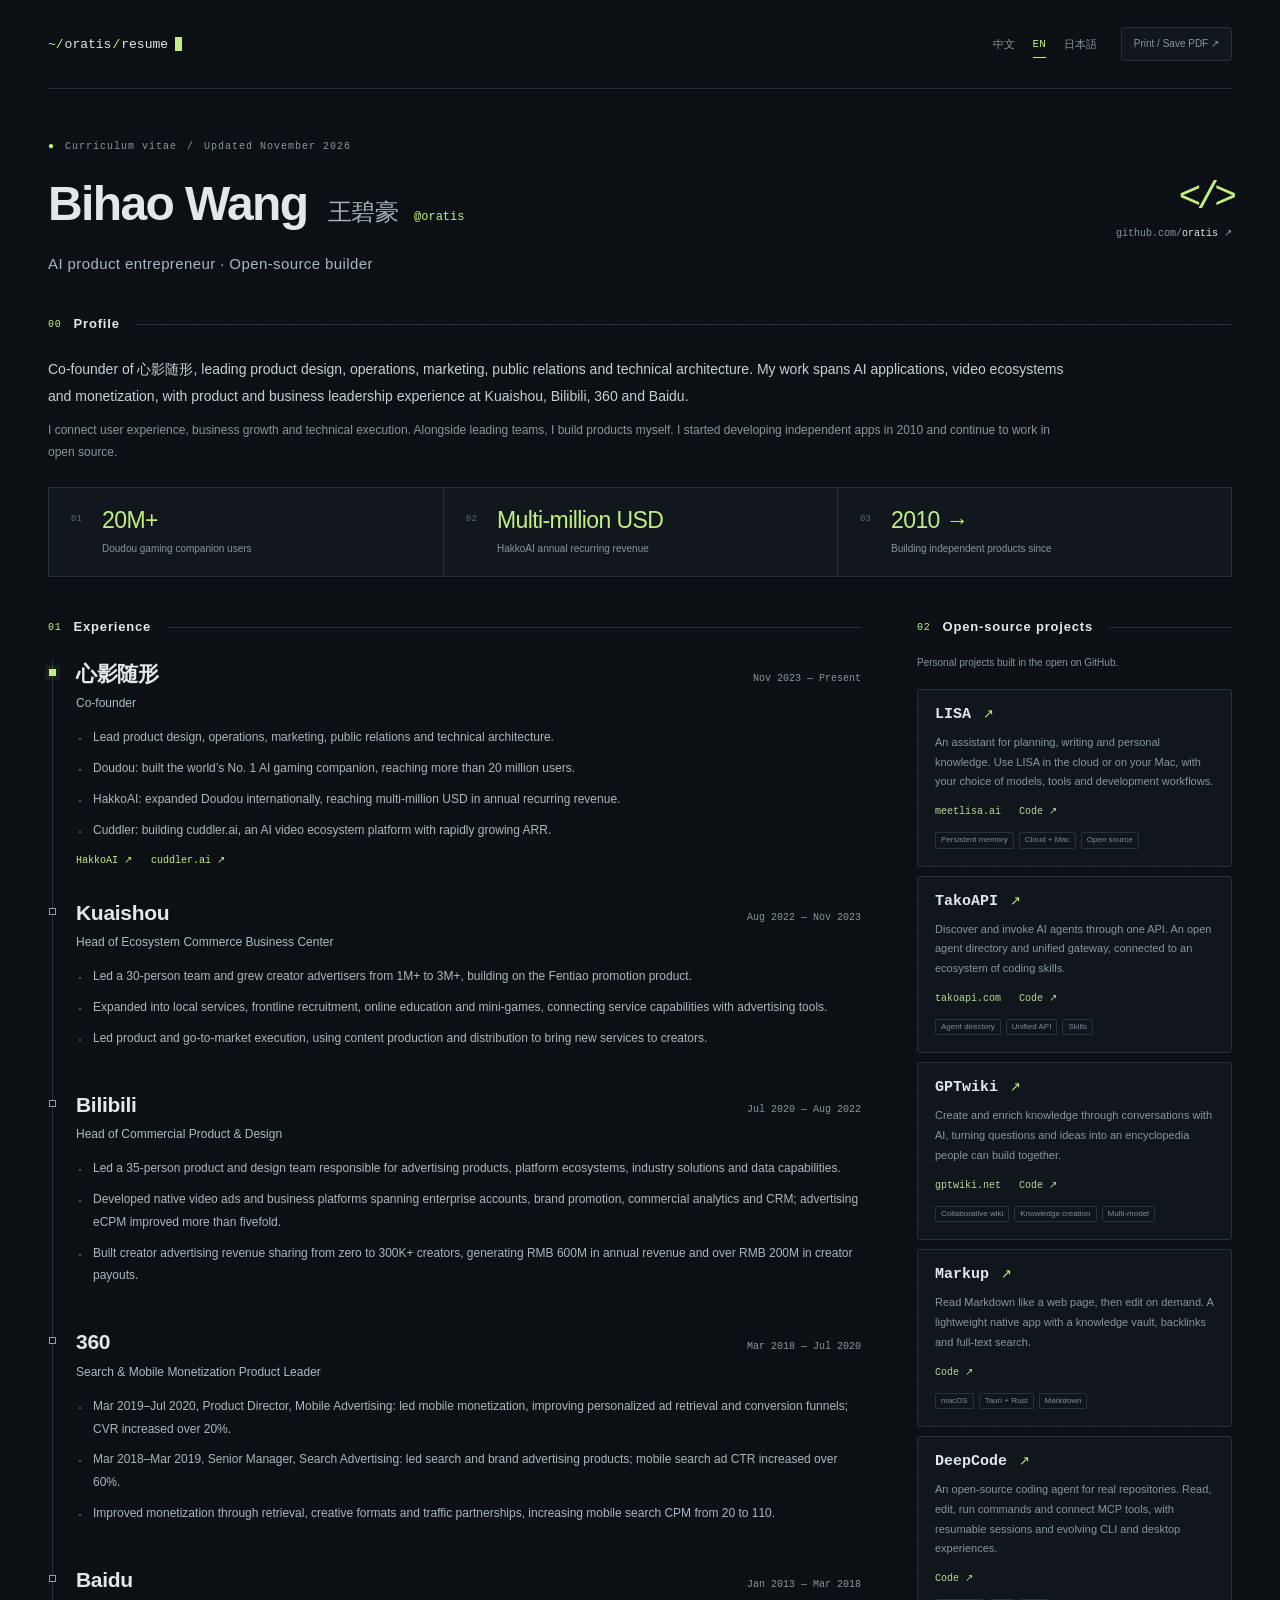
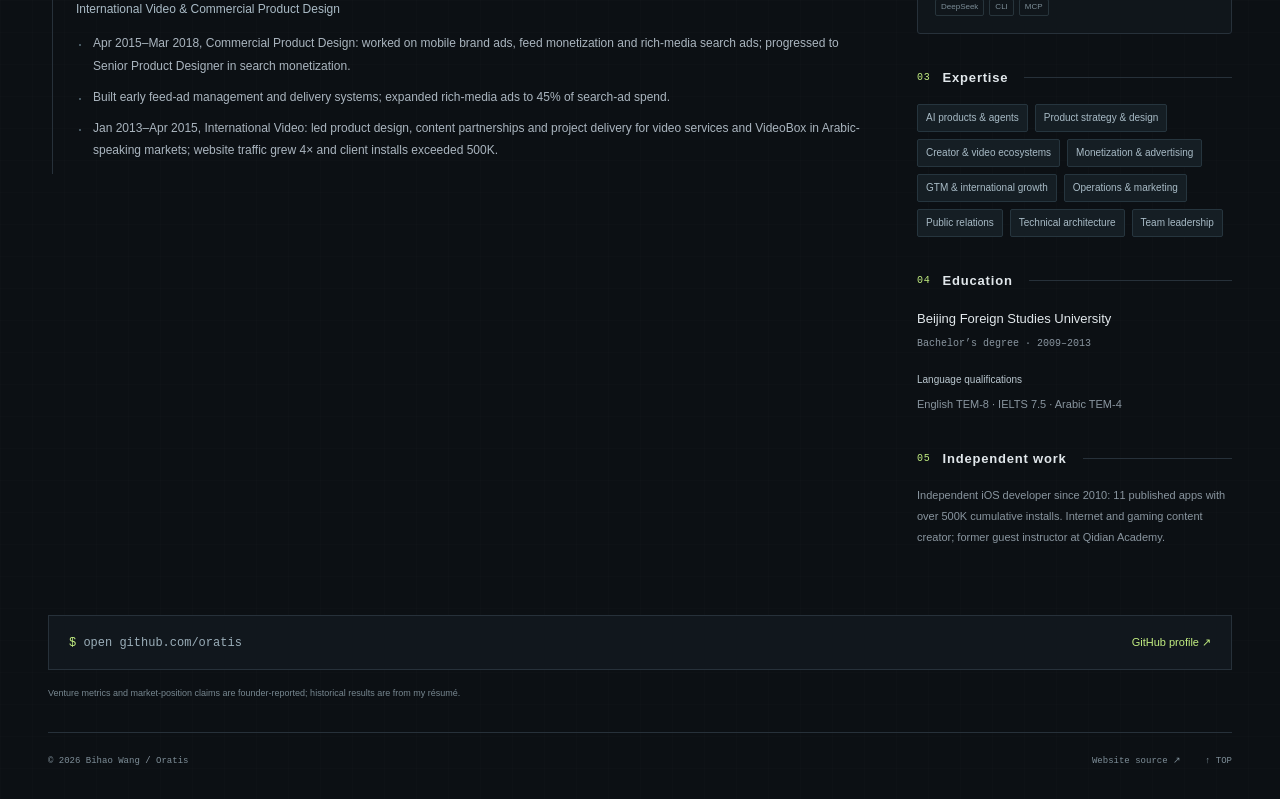
==== en/index.html @ 156e0b1d "Create trilingual developer resume and GitHub Pages site" ====
<!doctype html><html lang="en"><head><meta charset="utf-8"><meta name="viewport" content="width=device-width,initial-scale=1"><meta name="color-scheme" content="dark light"><title>Bihao Wang · Oratis | Résumé</title><meta name="description" content="Bihao Wang, co-founder of 心影随形, AI product entrepreneur and open-source builder. Explore LISA, TakoAPI, GPTwiki, Markup, DeepCode, Doudou, HakkoAI and Cuddler."><meta name="theme-color" content="#0c1014"><link rel="canonical" href="https://oratis.github.io/en/"><link rel="alternate" hreflang="zh-CN" href="https://oratis.github.io/"><link rel="alternate" hreflang="en" href="https://oratis.github.io/en/"><link rel="alternate" hreflang="ja" href="https://oratis.github.io/ja/"><link rel="alternate" hreflang="x-default" href="https://oratis.github.io/"><meta property="og:type" content="profile"><meta property="og:title" content="Bihao Wang · Oratis | Résumé"><meta property="og:description" content="Bihao Wang, co-founder of 心影随形, AI product entrepreneur and open-source builder. Explore LISA, TakoAPI, GPTwiki, Markup, DeepCode, Doudou, HakkoAI and Cuddler."><meta property="og:url" content="https://oratis.github.io/en/"><link rel="icon" href="/assets/favicon.svg"><link rel="stylesheet" href="/assets/style.css"><script type="application/ld+json">{"@context":"https://schema.org","@type":"ProfilePage","dateModified":"2026-11-16","mainEntity":{"@type":"Person","name":"Bihao Wang","alternateName":["王碧豪","Oratis"],"url":"https://oratis.github.io","sameAs":["https://github.com/oratis"],"jobTitle":"Co-founder","worksFor":{"@type":"Organization","name":"心影随形"},"alumniOf":{"@type":"CollegeOrUniversity","name":"Beijing Foreign Studies University"}}}</script><script src="/assets/main.js" defer></script></head><body id="top"><a class="skip" href="#main">Skip to content</a>
<div class="resume-shell"><header class="toolbar"><a class="path" href="/en/"><span>~/</span>oratis<span>/</span>resume<span class="cursor" aria-hidden="true"></span></a><div class="toolbar-right"><nav class="languages" aria-label="Language"><a href="/" lang="zh-CN" hreflang="zh-CN" >中文</a><a href="/en/" lang="en" hreflang="en" aria-current="page">EN</a><a href="/ja/" lang="ja" hreflang="ja" >日本語</a></nav><button class="print-button" type="button" id="print-resume">Print / Save PDF <span aria-hidden="true">↗</span></button></div></header>
<main id="main"><section class="identity"><div><p class="eyebrow"><span class="green">●</span> Curriculum vitae <span class="muted">/</span> Updated November 2026</p><h1>Bihao Wang<span class="name-secondary">王碧豪</span><span class="handle">@oratis</span></h1><p class="role">AI product entrepreneur · Open-source builder</p></div><a class="github-id" href="https://github.com/oratis"><span class="github-mark">&lt;/&gt;</span><span>github.com/<strong>oratis</strong> <span aria-hidden="true">↗</span></span></a></section>
<section class="profile" aria-labelledby="profile-heading"><h2 id="profile-heading" class="section-title"><span>00</span>Profile<span class="rule"></span></h2><p class="profile-intro">Co-founder of 心影随形, leading product design, operations, marketing, public relations and technical architecture. My work spans AI applications, video ecosystems and monetization, with product and business leadership experience at Kuaishou, Bilibili, 360 and Baidu.</p><p class="profile-detail">I connect user experience, business growth and technical execution. Alongside leading teams, I build products myself. I started developing independent apps in 2010 and continue to work in open source.</p><div class="impact"><div><span class="metric-index">01</span><strong>20M+</strong><span>Doudou gaming companion users</span></div><div><span class="metric-index">02</span><strong>Multi-million USD</strong><span>HakkoAI annual recurring revenue</span></div><div><span class="metric-index">03</span><strong>2010 →</strong><span>Building independent products since</span></div></div></section>
<div class="resume-columns"><section class="experience" id="experience"><h2 class="section-title"><span>01</span>Experience<span class="rule"></span></h2><div class="timeline"><article class="job"><div class="job-marker active"></div><div class="job-heading"><h3>心影随形</h3><span class="job-date">Nov 2023 — Present</span></div><p class="job-role">Co-founder</p><ul><li>Lead product design, operations, marketing, public relations and technical architecture.</li><li>Doudou: built the world’s No. 1 AI gaming companion, reaching more than 20 million users.</li><li>HakkoAI: expanded Doudou internationally, reaching multi-million USD in annual recurring revenue.</li><li>Cuddler: building cuddler.ai, an AI video ecosystem platform with rapidly growing ARR.</li></ul><div class="job-links"><a href="https://hakko.ai/">HakkoAI ↗</a><a href="https://cuddler.ai/">cuddler.ai ↗</a></div></article><article class="job"><div class="job-marker "></div><div class="job-heading"><h3>Kuaishou</h3><span class="job-date">Aug 2022 — Nov 2023</span></div><p class="job-role">Head of Ecosystem Commerce Business Center</p><ul><li>Led a 30-person team and grew creator advertisers from 1M+ to 3M+, building on the Fentiao promotion product.</li><li>Expanded into local services, frontline recruitment, online education and mini-games, connecting service capabilities with advertising tools.</li><li>Led product and go-to-market execution, using content production and distribution to bring new services to creators.</li></ul></article><article class="job"><div class="job-marker "></div><div class="job-heading"><h3>Bilibili</h3><span class="job-date">Jul 2020 — Aug 2022</span></div><p class="job-role">Head of Commercial Product &amp; Design</p><ul><li>Led a 35-person product and design team responsible for advertising products, platform ecosystems, industry solutions and data capabilities.</li><li>Developed native video ads and business platforms spanning enterprise accounts, brand promotion, commercial analytics and CRM; advertising eCPM improved more than fivefold.</li><li>Built creator advertising revenue sharing from zero to 300K+ creators, generating RMB 600M in annual revenue and over RMB 200M in creator payouts.</li></ul></article><article class="job"><div class="job-marker "></div><div class="job-heading"><h3>360</h3><span class="job-date">Mar 2018 — Jul 2020</span></div><p class="job-role">Search &amp; Mobile Monetization Product Leader</p><ul><li>Mar 2019–Jul 2020, Product Director, Mobile Advertising: led mobile monetization, improving personalized ad retrieval and conversion funnels; CVR increased over 20%.</li><li>Mar 2018–Mar 2019, Senior Manager, Search Advertising: led search and brand advertising products; mobile search ad CTR increased over 60%.</li><li>Improved monetization through retrieval, creative formats and traffic partnerships, increasing mobile search CPM from 20 to 110.</li></ul></article><article class="job"><div class="job-marker "></div><div class="job-heading"><h3>Baidu</h3><span class="job-date">Jan 2013 — Mar 2018</span></div><p class="job-role">International Video &amp; Commercial Product Design</p><ul><li>Apr 2015–Mar 2018, Commercial Product Design: worked on mobile brand ads, feed monetization and rich-media search ads; progressed to Senior Product Designer in search monetization.</li><li>Built early feed-ad management and delivery systems; expanded rich-media ads to 45% of search-ad spend.</li><li>Jan 2013–Apr 2015, International Video: led product design, content partnerships and project delivery for video services and VideoBox in Arabic-speaking markets; website traffic grew 4× and client installs exceeded 500K.</li></ul></article></div></section>
<aside class="sidebar"><section id="projects"><h2 class="section-title"><span>02</span>Open-source projects<span class="rule"></span></h2><p class="sidebar-intro">Personal projects built in the open on GitHub.</p><div class="project-list"><article class="project" id="lisa"><div class="project-heading"><h3><a href="https://meetlisa.ai/">LISA <span aria-hidden="true">↗</span></a></h3><a class="repo-stat" data-repo="LISA" href="https://github.com/oratis/LISA/stargazers" aria-label="LISA GitHub stars" hidden></a></div><p>An assistant for planning, writing and personal knowledge. Use LISA in the cloud or on your Mac, with your choice of models, tools and development workflows.</p><div class="project-links"><a href="https://meetlisa.ai/">meetlisa.ai</a><a href="https://github.com/oratis/LISA">Code ↗</a></div><div class="tags"><span>Persistent memory</span><span>Cloud + Mac</span><span>Open source</span></div></article><article class="project" id="takoapi"><div class="project-heading"><h3><a href="https://takoapi.com/">TakoAPI <span aria-hidden="true">↗</span></a></h3><a class="repo-stat" data-repo="TakoAPI" href="https://github.com/oratis/TakoAPI/stargazers" aria-label="TakoAPI GitHub stars" hidden></a></div><p>Discover and invoke AI agents through one API. An open agent directory and unified gateway, connected to an ecosystem of coding skills.</p><div class="project-links"><a href="https://takoapi.com/">takoapi.com</a><a href="https://github.com/oratis/TakoAPI">Code ↗</a></div><div class="tags"><span>Agent directory</span><span>Unified API</span><span>Skills</span></div></article><article class="project" id="gptwiki"><div class="project-heading"><h3><a href="https://gptwiki.net/">GPTwiki <span aria-hidden="true">↗</span></a></h3><a class="repo-stat" data-repo="GPTwiki" href="https://github.com/oratis/GPTwiki/stargazers" aria-label="GPTwiki GitHub stars" hidden></a></div><p>Create and enrich knowledge through conversations with AI, turning questions and ideas into an encyclopedia people can build together.</p><div class="project-links"><a href="https://gptwiki.net/">gptwiki.net</a><a href="https://github.com/oratis/GPTwiki">Code ↗</a></div><div class="tags"><span>Collaborative wiki</span><span>Knowledge creation</span><span>Multi-model</span></div></article><article class="project" id="markup"><div class="project-heading"><h3><a href="https://github.com/oratis/Markup">Markup <span aria-hidden="true">↗</span></a></h3><a class="repo-stat" data-repo="Markup" href="https://github.com/oratis/Markup/stargazers" aria-label="Markup GitHub stars" hidden></a></div><p>Read Markdown like a web page, then edit on demand. A lightweight native app with a knowledge vault, backlinks and full-text search.</p><div class="project-links"><a href="https://github.com/oratis/Markup">Code ↗</a></div><div class="tags"><span>macOS</span><span>Tauri + Rust</span><span>Markdown</span></div></article><article class="project" id="deepcode"><div class="project-heading"><h3><a href="https://github.com/oratis/deepcode">DeepCode <span aria-hidden="true">↗</span></a></h3><a class="repo-stat" data-repo="deepcode" href="https://github.com/oratis/deepcode/stargazers" aria-label="DeepCode GitHub stars" hidden></a></div><p>An open-source coding agent for real repositories. Read, edit, run commands and connect MCP tools, with resumable sessions and evolving CLI and desktop experiences.</p><div class="project-links"><a href="https://github.com/oratis/deepcode">Code ↗</a></div><div class="tags"><span>DeepSeek</span><span>CLI</span><span>MCP</span></div></article></div></section>
<section id="skills"><h2 class="section-title"><span>03</span>Expertise<span class="rule"></span></h2><div class="skill-list"><span>AI products &amp; agents</span><span>Product strategy &amp; design</span><span>Creator &amp; video ecosystems</span><span>Monetization &amp; advertising</span><span>GTM &amp; international growth</span><span>Operations &amp; marketing</span><span>Public relations</span><span>Technical architecture</span><span>Team leadership</span></div></section><section id="education"><h2 class="section-title"><span>04</span>Education<span class="rule"></span></h2><h3 class="school">Beijing Foreign Studies University</h3><p class="degree">Bachelor’s degree · 2009–2013</p><h4>Language qualifications</h4><p class="language-quals">English TEM-8 · IELTS 7.5 · Arabic TEM-4</p></section><section><h2 class="section-title"><span>05</span>Independent work<span class="rule"></span></h2><p class="independent">Independent iOS developer since 2010: 11 published apps with over 500K cumulative installs. Internet and gaming content creator; former guest instructor at Qidian Academy.</p></section></aside></div>
<div class="closing"><span class="closing-command"><span class="green">$</span> open github.com/oratis</span><a href="https://github.com/oratis">GitHub profile ↗</a></div><p class="data-note">Venture metrics and market-position claims are founder-reported; historical results are from my résumé.</p></main><footer><span>© 2026 Bihao Wang <span class="muted">/</span> Oratis</span><a href="https://github.com/oratis/oratis.github.io">Website source ↗</a><a href="#top">↑ TOP</a></footer></div></body></html>
---- assets/style.css ----
:root{--bg:#0c1014;--surface:#11171d;--text:#e1e7eb;--muted:#89959f;--line:#27313a;--accent:#c2ee81;--sans:Inter,-apple-system,BlinkMacSystemFont,'PingFang SC','Hiragino Sans','Microsoft YaHei',sans-serif;--mono:'SFMono-Regular',Consolas,'Liberation Mono',monospace}*{box-sizing:border-box}html{scroll-behavior:smooth;scroll-padding-top:24px}body{margin:0;color:var(--text);background:var(--bg);font-family:var(--sans);font-size:14px;line-height:1.8;-webkit-font-smoothing:antialiased;background-image:linear-gradient(#ffffff02 1px,transparent 1px),linear-gradient(90deg,#ffffff02 1px,transparent 1px);background-size:32px 32px}a{color:inherit;text-decoration:none}a:hover{color:var(--accent)}a:focus-visible,button:focus-visible{outline:2px solid var(--accent);outline-offset:5px}button{font:inherit}::selection{color:#0b110a;background:var(--accent)}p,h1,h2,h3,h4{margin-top:0}.resume-shell{max-width:1192px;width:calc(100% - 96px);margin:0 auto}.green{color:var(--accent)}.muted{color:var(--muted)}.skip{position:fixed;top:-100px;left:20px;z-index:20;background:var(--accent);color:#111;padding:10px}.skip:focus{top:10px}.toolbar{display:flex;align-items:center;justify-content:space-between;padding:27px 0;border-bottom:1px solid var(--line);gap:20px}.path{font:13px var(--mono);display:flex;gap:1px;align-items:center}.path>span:not(.cursor){color:var(--accent)}.cursor{width:7px;height:14px;display:inline-block;margin-left:6px;background:var(--accent)}.toolbar-right{display:flex;align-items:center;gap:24px}.languages{display:flex;gap:18px;align-items:center;font:11px var(--mono)}.languages a{color:var(--muted);padding:7px 0}.languages a[aria-current]{color:var(--accent);box-shadow:0 1px var(--accent)}.print-button{border:1px solid var(--line);border-radius:3px;background:var(--surface);color:var(--muted);padding:7px 12px;cursor:pointer;font-size:10px}.print-button:hover{border-color:var(--accent);color:var(--accent)}.identity{display:flex;align-items:center;justify-content:space-between;gap:24px;padding:49px 0 35px}.eyebrow{font:10px/1.8 var(--mono);letter-spacing:1px;color:var(--muted);display:flex;gap:10px;align-items:center;margin:0 0 17px}h1{font-weight:650;font-size:48px;letter-spacing:-1.6px;line-height:1.3;margin:0 0 15px}.name-secondary{font-size:24px;color:#a5afb8;font-weight:400;margin-left:20px;letter-spacing:-.5px}.handle{font:12px var(--mono);color:var(--accent);margin-left:16px;letter-spacing:0;white-space:nowrap}.role{font-size:15px;color:#aab6bf;margin:0;letter-spacing:.4px}.github-id{display:flex;flex-direction:column;align-items:flex-end;gap:8px;color:var(--muted);font:10px var(--mono)}.github-mark{font:500 38px var(--mono);color:var(--accent);letter-spacing:-5px}.github-id strong{color:var(--text);font-weight:500}.section-title{display:flex;align-items:center;gap:12px;font-size:13px;font-weight:600;letter-spacing:.8px;margin:0 0 20px;white-space:nowrap}.section-title>span:first-child{font:10px var(--mono);color:var(--accent)}.rule{flex:1;height:1px;background:var(--line);margin-left:4px}.profile{padding-bottom:38px}.profile-intro{font-size:14px;line-height:1.95;color:#c5cfd6;margin-bottom:10px;max-width:1040px}.profile-detail{font-size:12px;color:var(--muted);margin-bottom:23px;max-width:1020px}.impact{display:grid;grid-template-columns:1fr 1fr 1fr;border:1px solid var(--line);background:var(--surface)}.impact>div{display:grid;grid-template-columns:21px 1fr;gap:5px 10px;padding:18px 22px}.impact>div+div{border-left:1px solid var(--line)}.metric-index{font:9px var(--mono);color:#596771;padding-top:8px}.impact strong{font-size:25px;font-weight:500;line-height:1.3;letter-spacing:-.6px;color:var(--accent)}.impact>div>span:last-child{grid-column:2;font-size:10px;color:var(--muted)}.resume-columns{display:grid;grid-template-columns:minmax(0,1fr) 315px;gap:56px;align-items:start}.timeline{border-left:1px solid var(--line);margin-left:4px}.job{position:relative;padding:0 0 32px 23px}.job:last-child{padding-bottom:4px}.job-marker{position:absolute;top:10px;left:-4px;width:7px;height:7px;border:1px solid #8b9caa;background:var(--bg)}.job-marker.active{background:var(--accent);border-color:var(--accent);box-shadow:0 0 0 4px #c2ee8112}.job-heading{display:flex;align-items:baseline;justify-content:space-between;gap:18px}.job h3{font-size:21px;font-weight:600;line-height:1.4;letter-spacing:-.3px;margin:0}.job-date{font:10px/1.6 var(--mono);color:var(--muted);white-space:nowrap}.job-role{font-size:12px;color:#aabbc6;margin:6px 0 13px;line-height:1.6}.job ul{padding:0 0 0 14px;margin:0}.job li{font-size:12px;color:#aab5bf;line-height:1.9;padding-left:3px;margin-bottom:8px}.job li::marker{color:#5b717d;font-size:8px}.job-links{display:flex;gap:19px;margin-top:12px;font:10px var(--mono);color:var(--accent)}.sidebar section{margin-bottom:32px}.sidebar .section-title{margin-bottom:15px}.sidebar-intro{font-size:10px;color:var(--muted);margin-bottom:17px}.project{padding:16px 17px 17px;border:1px solid var(--line);background:#10161b;margin-bottom:9px;border-radius:3px;transition:border-color .2s}.project:hover{border-color:#657a4d}.project-heading{display:flex;justify-content:space-between;gap:10px;align-items:center}.project h3{font:600 15px var(--mono);margin:0}.project h3 a>span{font-weight:400;font-size:13px;color:var(--accent);margin-left:3px}.repo-stat{font:10px var(--mono);color:var(--muted)}.repo-stat[hidden]{display:none}.project p{font-size:11px;color:var(--muted);line-height:1.8;margin:10px 0 12px}.project-links{display:flex;gap:18px;font:10px/1.6 var(--mono);color:#bbd49a}.tags{display:flex;flex-wrap:wrap;gap:5px;margin-top:12px}.tags span{font-size:8px;line-height:1.8;color:#7c8d97;border:1px solid #27343b;border-radius:2px;padding:0 5px}.skill-list{display:flex;flex-wrap:wrap;gap:7px}.skill-list span{font-size:10px;line-height:1.6;padding:5px 8px;background:#151e24;color:#a8bbc6;border:1px solid #26353e;border-radius:2px}.school{font-size:13px;font-weight:500;margin:0 0 4px}.degree{font:10px/1.7 var(--mono);color:var(--muted);margin:0 0 19px}.sidebar h4{font-size:10px;font-weight:500;margin-bottom:5px;color:#bbc8d0}.language-quals,.independent{font-size:11px;line-height:1.9;color:var(--muted);margin:0}.closing{display:flex;align-items:center;justify-content:space-between;border:1px solid var(--line);padding:17px 20px;background:var(--surface);margin-top:35px}.closing-command{font:12px var(--mono);color:#9baeb9}.closing>a{font-size:11px;color:var(--accent)}.data-note{font-size:9px;color:#778790;margin:15px 0 30px}footer{border-top:1px solid var(--line);display:flex;align-items:center;gap:24px;padding:20px 0 30px;font:9px/1.8 var(--mono);color:#7e8e98}footer>a:first-of-type{margin-left:auto}html[lang=en] .impact strong{font-size:23px}html[lang=ja] .job li{line-height:1.85}
@media(min-width:1400px){.resume-shell{width:1192px}.resume-columns{gap:66px}}
@media(max-width:1100px){.resume-shell{width:calc(100% - 60px)}.resume-columns{grid-template-columns:minmax(0,1fr) 280px;gap:36px}.job-heading{display:block}.job-date{display:block;margin-top:6px}.identity h1{font-size:42px}.name-secondary{font-size:21px;margin-left:14px}.github-id{display:none}.impact>div{padding:16px}.impact strong,html[lang=en] .impact strong{font-size:22px}}
@media(max-width:780px){.resume-shell{width:calc(100% - 40px)}.toolbar{padding:20px 0;align-items:center}.toolbar-right{gap:18px}.print-button{display:none}.identity{padding:35px 0 28px}.identity h1{font-size:40px;line-height:1.35}.name-secondary{font-size:20px;margin-left:12px}.handle{display:block;margin:8px 0 0}.eyebrow{font-size:9px}.role{font-size:12px;line-height:1.8}.profile-intro{font-size:13px}.profile-detail{font-size:11px}.profile{padding-bottom:30px}.impact{grid-template-columns:1fr 1fr}.impact>div{padding:15px 13px;grid-template-columns:15px 1fr;gap:4px 5px}.impact strong,html[lang=en] .impact strong{font-size:21px}.impact>div:last-child{grid-column:1/-1;border-left:0;border-top:1px solid var(--line);display:flex;gap:13px;align-items:center;padding-top:13px;padding-bottom:13px}.impact>div:last-child .metric-index{padding-top:0}.impact>div:last-child>span:last-child{margin-left:6px}.impact>div>span:last-child{font-size:9px}.resume-columns{grid-template-columns:1fr;gap:35px}.job-heading{display:flex}.job-date{margin:0}.job li{font-size:12px}.job{padding-bottom:28px}.job h3{font-size:20px}.sidebar{display:grid;grid-template-columns:1fr 1fr;gap:25px}.sidebar>section{margin:0}.sidebar>section:first-child{grid-column:1/-1}.project-list{display:grid;grid-template-columns:1fr 1fr;gap:10px}.project{margin:0}.sidebar>section:last-child{grid-column:1/-1}.project p{font-size:11px}.closing{margin-top:35px}.closing-command{font-size:10px}.closing>a{font-size:10px}}
@media(max-width:480px){.resume-shell{width:calc(100% - 32px)}.toolbar{gap:12px}.path{font-size:11px}.languages{gap:14px;font-size:10px}.identity h1{font-size:36px}.name-secondary{font-size:18px;margin-left:12px}.profile-intro{line-height:1.9}.impact strong,html[lang=en] .impact strong{font-size:20px}.job-heading{display:block}.job-date{margin-top:7px}.job li{font-size:12px}.job{padding-left:19px}.project-list{grid-template-columns:1fr}.project{padding:18px}.project p{font-size:12px}.project-links{font-size:11px}.sidebar{grid-template-columns:1fr}.sidebar>section{grid-column:1/-1}.skill-list span{font-size:11px}.school{font-size:14px}.language-quals,.independent{font-size:12px}.closing{display:block;padding:17px}.closing>a{display:block;margin-top:12px}.data-note{font-size:9px}footer{font-size:8px;gap:12px}.role{font-size:11px}html[lang=en] .identity h1{font-size:34px}html[lang=en] .name-secondary{font-size:18px}}
@media(prefers-reduced-motion:reduce){html{scroll-behavior:auto}*{transition:none!important}}
@media print{@page{size:A4;margin:13mm}body{background:white!important;color:#151b20;font-size:10pt;--text:#151b20;--muted:#4a535a;--line:#cbd0d3;--accent:#35522a;--surface:#f6f7f5;--bg:#fff;print-color-adjust:exact;-webkit-print-color-adjust:exact}.resume-shell{width:100%;max-width:none}.toolbar{padding:0 0 12px}.toolbar-right,.skip,.cursor,.closing,footer>a:last-child{display:none}.path{font-size:10px}.identity{padding:22px 0}.identity h1{font-size:30px}.name-secondary{font-size:18px}.handle{display:inline;font-size:10px}.role{font-size:11px}.profile-intro{font-size:10px;line-height:1.65;color:#333}.profile-detail{font-size:9px;margin-bottom:14px}.profile{padding-bottom:23px}.impact{grid-template-columns:repeat(3,1fr)}.impact>div{padding:10px;display:grid!important;grid-column:auto!important;border-top:0!important;border-left:0}.impact>div+div{border-left:1px solid var(--line)}.impact strong,html[lang=en] .impact strong{font-size:17px}.impact .metric-index{padding-top:3px}.impact>div>span:last-child{font-size:8px}.resume-columns{grid-template-columns:minmax(0,1fr) 215px;gap:26px}.section-title{font-size:11px;margin-bottom:16px;break-after:avoid}.job{break-inside:avoid;padding:0 0 20px 16px}.job-heading{display:block}.job-date{font-size:8px;margin:4px 0 0}.job h3{font-size:16px}.job-role{font-size:9px;margin:5px 0 9px;color:#333}.job li{font-size:9px;line-height:1.65;margin-bottom:5px;color:#444}.job-links{font-size:8px}.sidebar{display:block}.sidebar section{margin-bottom:22px}.project-list{display:block}.project{padding:10px;margin-bottom:7px;background:#f8f9f7;break-inside:avoid;border-radius:0}.project h3{font-size:11px}.project p{font-size:8px;line-height:1.6;margin:7px 0;color:#444}.project-links{font-size:8px;gap:8px}.tags{gap:3px;margin-top:7px}.tags span{font-size:6px;color:#555;border-color:#ccc}.sidebar-intro{font-size:8px;margin-bottom:10px}.skill-list{gap:5px}.skill-list span{font-size:8px;color:#333;background:#f5f6f3;border-color:#ddd;padding:3px 6px}.school{font-size:10px}.degree,.language-quals,.independent{font-size:8px}.data-note{font-size:7px;margin:18px 0 12px}footer{font-size:7px;padding:12px 0}.repo-stat{display:none!important}.github-id{display:none}}
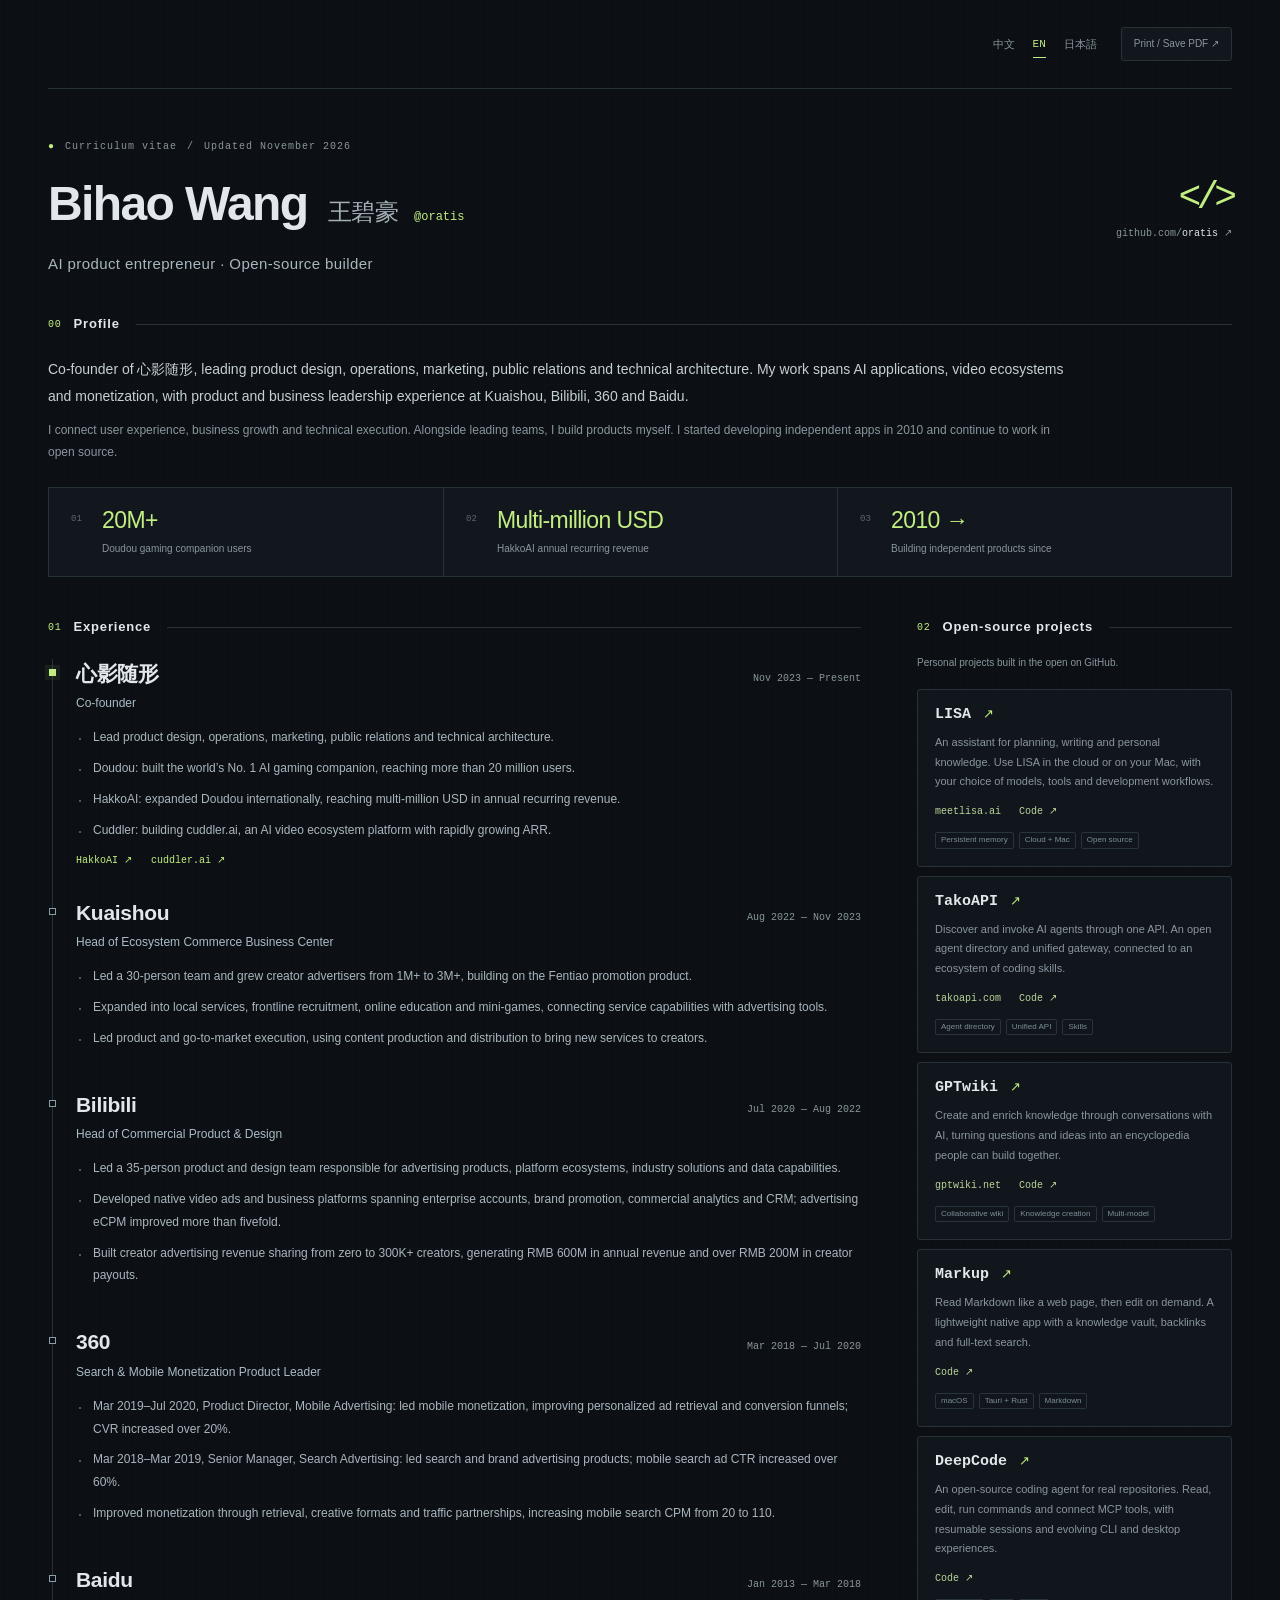
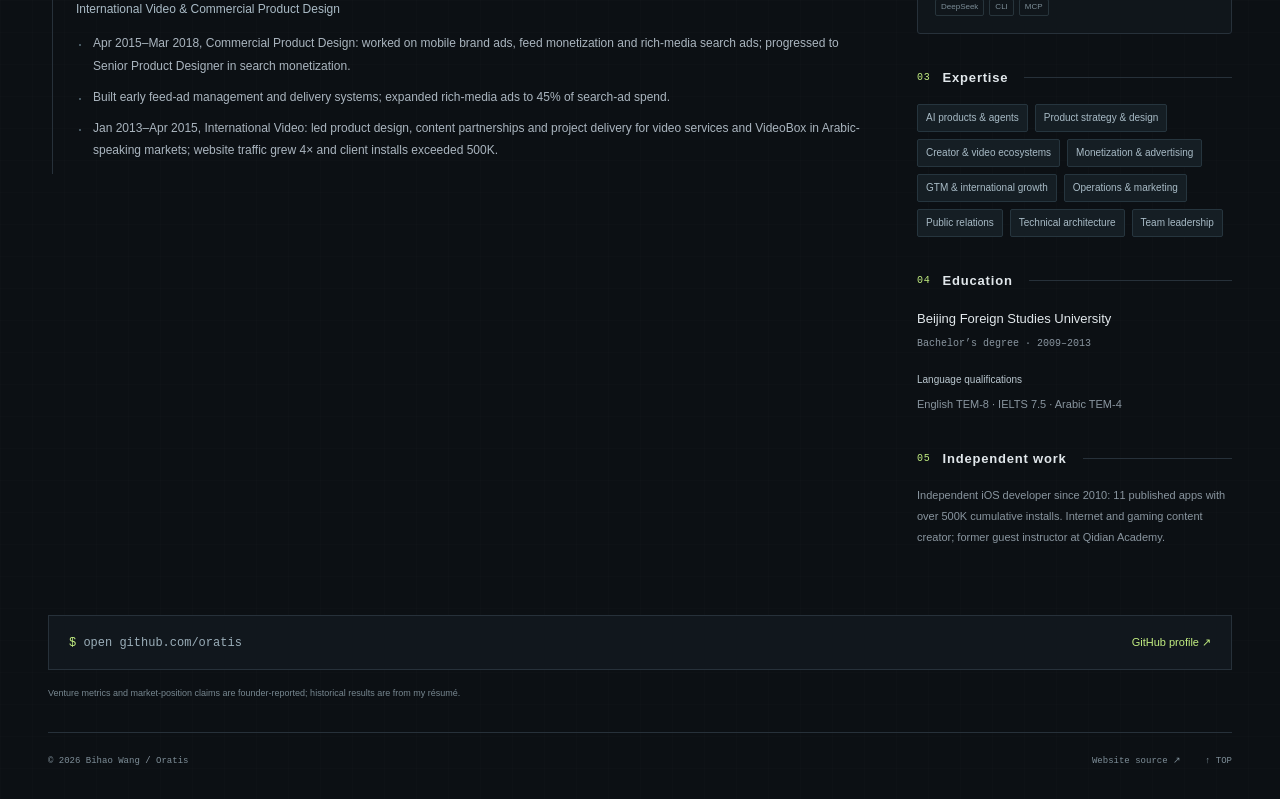
==== commit eeab7f87: "Remove terminal path from resume header" ====
--- a/en/index.html
+++ b/en/index.html
@@ -1,5 +1,5 @@
 <!doctype html><html lang="en"><head><meta charset="utf-8"><meta name="viewport" content="width=device-width,initial-scale=1"><meta name="color-scheme" content="dark light"><title>Bihao Wang · Oratis | Résumé</title><meta name="description" content="Bihao Wang, co-founder of 心影随形, AI product entrepreneur and open-source builder. Explore LISA, TakoAPI, GPTwiki, Markup, DeepCode, Doudou, HakkoAI and Cuddler."><meta name="theme-color" content="#0c1014"><link rel="canonical" href="https://oratis.github.io/en/"><link rel="alternate" hreflang="zh-CN" href="https://oratis.github.io/"><link rel="alternate" hreflang="en" href="https://oratis.github.io/en/"><link rel="alternate" hreflang="ja" href="https://oratis.github.io/ja/"><link rel="alternate" hreflang="x-default" href="https://oratis.github.io/"><meta property="og:type" content="profile"><meta property="og:title" content="Bihao Wang · Oratis | Résumé"><meta property="og:description" content="Bihao Wang, co-founder of 心影随形, AI product entrepreneur and open-source builder. Explore LISA, TakoAPI, GPTwiki, Markup, DeepCode, Doudou, HakkoAI and Cuddler."><meta property="og:url" content="https://oratis.github.io/en/"><link rel="icon" href="/assets/favicon.svg"><link rel="stylesheet" href="/assets/style.css"><script type="application/ld+json">{"@context":"https://schema.org","@type":"ProfilePage","dateModified":"2026-11-16","mainEntity":{"@type":"Person","name":"Bihao Wang","alternateName":["王碧豪","Oratis"],"url":"https://oratis.github.io","sameAs":["https://github.com/oratis"],"jobTitle":"Co-founder","worksFor":{"@type":"Organization","name":"心影随形"},"alumniOf":{"@type":"CollegeOrUniversity","name":"Beijing Foreign Studies University"}}}</script><script src="/assets/main.js" defer></script></head><body id="top"><a class="skip" href="#main">Skip to content</a>
-<div class="resume-shell"><header class="toolbar"><a class="path" href="/en/"><span>~/</span>oratis<span>/</span>resume<span class="cursor" aria-hidden="true"></span></a><div class="toolbar-right"><nav class="languages" aria-label="Language"><a href="/" lang="zh-CN" hreflang="zh-CN" >中文</a><a href="/en/" lang="en" hreflang="en" aria-current="page">EN</a><a href="/ja/" lang="ja" hreflang="ja" >日本語</a></nav><button class="print-button" type="button" id="print-resume">Print / Save PDF <span aria-hidden="true">↗</span></button></div></header>
+<div class="resume-shell"><header class="toolbar"><div class="toolbar-right"><nav class="languages" aria-label="Language"><a href="/" lang="zh-CN" hreflang="zh-CN" >中文</a><a href="/en/" lang="en" hreflang="en" aria-current="page">EN</a><a href="/ja/" lang="ja" hreflang="ja" >日本語</a></nav><button class="print-button" type="button" id="print-resume">Print / Save PDF <span aria-hidden="true">↗</span></button></div></header>
 <main id="main"><section class="identity"><div><p class="eyebrow"><span class="green">●</span> Curriculum vitae <span class="muted">/</span> Updated November 2026</p><h1>Bihao Wang<span class="name-secondary">王碧豪</span><span class="handle">@oratis</span></h1><p class="role">AI product entrepreneur · Open-source builder</p></div><a class="github-id" href="https://github.com/oratis"><span class="github-mark">&lt;/&gt;</span><span>github.com/<strong>oratis</strong> <span aria-hidden="true">↗</span></span></a></section>
 <section class="profile" aria-labelledby="profile-heading"><h2 id="profile-heading" class="section-title"><span>00</span>Profile<span class="rule"></span></h2><p class="profile-intro">Co-founder of 心影随形, leading product design, operations, marketing, public relations and technical architecture. My work spans AI applications, video ecosystems and monetization, with product and business leadership experience at Kuaishou, Bilibili, 360 and Baidu.</p><p class="profile-detail">I connect user experience, business growth and technical execution. Alongside leading teams, I build products myself. I started developing independent apps in 2010 and continue to work in open source.</p><div class="impact"><div><span class="metric-index">01</span><strong>20M+</strong><span>Doudou gaming companion users</span></div><div><span class="metric-index">02</span><strong>Multi-million USD</strong><span>HakkoAI annual recurring revenue</span></div><div><span class="metric-index">03</span><strong>2010 →</strong><span>Building independent products since</span></div></div></section>
 <div class="resume-columns"><section class="experience" id="experience"><h2 class="section-title"><span>01</span>Experience<span class="rule"></span></h2><div class="timeline"><article class="job"><div class="job-marker active"></div><div class="job-heading"><h3>心影随形</h3><span class="job-date">Nov 2023 — Present</span></div><p class="job-role">Co-founder</p><ul><li>Lead product design, operations, marketing, public relations and technical architecture.</li><li>Doudou: built the world’s No. 1 AI gaming companion, reaching more than 20 million users.</li><li>HakkoAI: expanded Doudou internationally, reaching multi-million USD in annual recurring revenue.</li><li>Cuddler: building cuddler.ai, an AI video ecosystem platform with rapidly growing ARR.</li></ul><div class="job-links"><a href="https://hakko.ai/">HakkoAI ↗</a><a href="https://cuddler.ai/">cuddler.ai ↗</a></div></article><article class="job"><div class="job-marker "></div><div class="job-heading"><h3>Kuaishou</h3><span class="job-date">Aug 2022 — Nov 2023</span></div><p class="job-role">Head of Ecosystem Commerce Business Center</p><ul><li>Led a 30-person team and grew creator advertisers from 1M+ to 3M+, building on the Fentiao promotion product.</li><li>Expanded into local services, frontline recruitment, online education and mini-games, connecting service capabilities with advertising tools.</li><li>Led product and go-to-market execution, using content production and distribution to bring new services to creators.</li></ul></article><article class="job"><div class="job-marker "></div><div class="job-heading"><h3>Bilibili</h3><span class="job-date">Jul 2020 — Aug 2022</span></div><p class="job-role">Head of Commercial Product &amp; Design</p><ul><li>Led a 35-person product and design team responsible for advertising products, platform ecosystems, industry solutions and data capabilities.</li><li>Developed native video ads and business platforms spanning enterprise accounts, brand promotion, commercial analytics and CRM; advertising eCPM improved more than fivefold.</li><li>Built creator advertising revenue sharing from zero to 300K+ creators, generating RMB 600M in annual revenue and over RMB 200M in creator payouts.</li></ul></article><article class="job"><div class="job-marker "></div><div class="job-heading"><h3>360</h3><span class="job-date">Mar 2018 — Jul 2020</span></div><p class="job-role">Search &amp; Mobile Monetization Product Leader</p><ul><li>Mar 2019–Jul 2020, Product Director, Mobile Advertising: led mobile monetization, improving personalized ad retrieval and conversion funnels; CVR increased over 20%.</li><li>Mar 2018–Mar 2019, Senior Manager, Search Advertising: led search and brand advertising products; mobile search ad CTR increased over 60%.</li><li>Improved monetization through retrieval, creative formats and traffic partnerships, increasing mobile search CPM from 20 to 110.</li></ul></article><article class="job"><div class="job-marker "></div><div class="job-heading"><h3>Baidu</h3><span class="job-date">Jan 2013 — Mar 2018</span></div><p class="job-role">International Video &amp; Commercial Product Design</p><ul><li>Apr 2015–Mar 2018, Commercial Product Design: worked on mobile brand ads, feed monetization and rich-media search ads; progressed to Senior Product Designer in search monetization.</li><li>Built early feed-ad management and delivery systems; expanded rich-media ads to 45% of search-ad spend.</li><li>Jan 2013–Apr 2015, International Video: led product design, content partnerships and project delivery for video services and VideoBox in Arabic-speaking markets; website traffic grew 4× and client installs exceeded 500K.</li></ul></article></div></section>
--- a/assets/style.css
+++ b/assets/style.css
@@ -1,7 +1,7 @@
-:root{--bg:#0c1014;--surface:#11171d;--text:#e1e7eb;--muted:#89959f;--line:#27313a;--accent:#c2ee81;--sans:Inter,-apple-system,BlinkMacSystemFont,'PingFang SC','Hiragino Sans','Microsoft YaHei',sans-serif;--mono:'SFMono-Regular',Consolas,'Liberation Mono',monospace}*{box-sizing:border-box}html{scroll-behavior:smooth;scroll-padding-top:24px}body{margin:0;color:var(--text);background:var(--bg);font-family:var(--sans);font-size:14px;line-height:1.8;-webkit-font-smoothing:antialiased;background-image:linear-gradient(#ffffff02 1px,transparent 1px),linear-gradient(90deg,#ffffff02 1px,transparent 1px);background-size:32px 32px}a{color:inherit;text-decoration:none}a:hover{color:var(--accent)}a:focus-visible,button:focus-visible{outline:2px solid var(--accent);outline-offset:5px}button{font:inherit}::selection{color:#0b110a;background:var(--accent)}p,h1,h2,h3,h4{margin-top:0}.resume-shell{max-width:1192px;width:calc(100% - 96px);margin:0 auto}.green{color:var(--accent)}.muted{color:var(--muted)}.skip{position:fixed;top:-100px;left:20px;z-index:20;background:var(--accent);color:#111;padding:10px}.skip:focus{top:10px}.toolbar{display:flex;align-items:center;justify-content:space-between;padding:27px 0;border-bottom:1px solid var(--line);gap:20px}.path{font:13px var(--mono);display:flex;gap:1px;align-items:center}.path>span:not(.cursor){color:var(--accent)}.cursor{width:7px;height:14px;display:inline-block;margin-left:6px;background:var(--accent)}.toolbar-right{display:flex;align-items:center;gap:24px}.languages{display:flex;gap:18px;align-items:center;font:11px var(--mono)}.languages a{color:var(--muted);padding:7px 0}.languages a[aria-current]{color:var(--accent);box-shadow:0 1px var(--accent)}.print-button{border:1px solid var(--line);border-radius:3px;background:var(--surface);color:var(--muted);padding:7px 12px;cursor:pointer;font-size:10px}.print-button:hover{border-color:var(--accent);color:var(--accent)}.identity{display:flex;align-items:center;justify-content:space-between;gap:24px;padding:49px 0 35px}.eyebrow{font:10px/1.8 var(--mono);letter-spacing:1px;color:var(--muted);display:flex;gap:10px;align-items:center;margin:0 0 17px}h1{font-weight:650;font-size:48px;letter-spacing:-1.6px;line-height:1.3;margin:0 0 15px}.name-secondary{font-size:24px;color:#a5afb8;font-weight:400;margin-left:20px;letter-spacing:-.5px}.handle{font:12px var(--mono);color:var(--accent);margin-left:16px;letter-spacing:0;white-space:nowrap}.role{font-size:15px;color:#aab6bf;margin:0;letter-spacing:.4px}.github-id{display:flex;flex-direction:column;align-items:flex-end;gap:8px;color:var(--muted);font:10px var(--mono)}.github-mark{font:500 38px var(--mono);color:var(--accent);letter-spacing:-5px}.github-id strong{color:var(--text);font-weight:500}.section-title{display:flex;align-items:center;gap:12px;font-size:13px;font-weight:600;letter-spacing:.8px;margin:0 0 20px;white-space:nowrap}.section-title>span:first-child{font:10px var(--mono);color:var(--accent)}.rule{flex:1;height:1px;background:var(--line);margin-left:4px}.profile{padding-bottom:38px}.profile-intro{font-size:14px;line-height:1.95;color:#c5cfd6;margin-bottom:10px;max-width:1040px}.profile-detail{font-size:12px;color:var(--muted);margin-bottom:23px;max-width:1020px}.impact{display:grid;grid-template-columns:1fr 1fr 1fr;border:1px solid var(--line);background:var(--surface)}.impact>div{display:grid;grid-template-columns:21px 1fr;gap:5px 10px;padding:18px 22px}.impact>div+div{border-left:1px solid var(--line)}.metric-index{font:9px var(--mono);color:#596771;padding-top:8px}.impact strong{font-size:25px;font-weight:500;line-height:1.3;letter-spacing:-.6px;color:var(--accent)}.impact>div>span:last-child{grid-column:2;font-size:10px;color:var(--muted)}.resume-columns{display:grid;grid-template-columns:minmax(0,1fr) 315px;gap:56px;align-items:start}.timeline{border-left:1px solid var(--line);margin-left:4px}.job{position:relative;padding:0 0 32px 23px}.job:last-child{padding-bottom:4px}.job-marker{position:absolute;top:10px;left:-4px;width:7px;height:7px;border:1px solid #8b9caa;background:var(--bg)}.job-marker.active{background:var(--accent);border-color:var(--accent);box-shadow:0 0 0 4px #c2ee8112}.job-heading{display:flex;align-items:baseline;justify-content:space-between;gap:18px}.job h3{font-size:21px;font-weight:600;line-height:1.4;letter-spacing:-.3px;margin:0}.job-date{font:10px/1.6 var(--mono);color:var(--muted);white-space:nowrap}.job-role{font-size:12px;color:#aabbc6;margin:6px 0 13px;line-height:1.6}.job ul{padding:0 0 0 14px;margin:0}.job li{font-size:12px;color:#aab5bf;line-height:1.9;padding-left:3px;margin-bottom:8px}.job li::marker{color:#5b717d;font-size:8px}.job-links{display:flex;gap:19px;margin-top:12px;font:10px var(--mono);color:var(--accent)}.sidebar section{margin-bottom:32px}.sidebar .section-title{margin-bottom:15px}.sidebar-intro{font-size:10px;color:var(--muted);margin-bottom:17px}.project{padding:16px 17px 17px;border:1px solid var(--line);background:#10161b;margin-bottom:9px;border-radius:3px;transition:border-color .2s}.project:hover{border-color:#657a4d}.project-heading{display:flex;justify-content:space-between;gap:10px;align-items:center}.project h3{font:600 15px var(--mono);margin:0}.project h3 a>span{font-weight:400;font-size:13px;color:var(--accent);margin-left:3px}.repo-stat{font:10px var(--mono);color:var(--muted)}.repo-stat[hidden]{display:none}.project p{font-size:11px;color:var(--muted);line-height:1.8;margin:10px 0 12px}.project-links{display:flex;gap:18px;font:10px/1.6 var(--mono);color:#bbd49a}.tags{display:flex;flex-wrap:wrap;gap:5px;margin-top:12px}.tags span{font-size:8px;line-height:1.8;color:#7c8d97;border:1px solid #27343b;border-radius:2px;padding:0 5px}.skill-list{display:flex;flex-wrap:wrap;gap:7px}.skill-list span{font-size:10px;line-height:1.6;padding:5px 8px;background:#151e24;color:#a8bbc6;border:1px solid #26353e;border-radius:2px}.school{font-size:13px;font-weight:500;margin:0 0 4px}.degree{font:10px/1.7 var(--mono);color:var(--muted);margin:0 0 19px}.sidebar h4{font-size:10px;font-weight:500;margin-bottom:5px;color:#bbc8d0}.language-quals,.independent{font-size:11px;line-height:1.9;color:var(--muted);margin:0}.closing{display:flex;align-items:center;justify-content:space-between;border:1px solid var(--line);padding:17px 20px;background:var(--surface);margin-top:35px}.closing-command{font:12px var(--mono);color:#9baeb9}.closing>a{font-size:11px;color:var(--accent)}.data-note{font-size:9px;color:#778790;margin:15px 0 30px}footer{border-top:1px solid var(--line);display:flex;align-items:center;gap:24px;padding:20px 0 30px;font:9px/1.8 var(--mono);color:#7e8e98}footer>a:first-of-type{margin-left:auto}html[lang=en] .impact strong{font-size:23px}html[lang=ja] .job li{line-height:1.85}
+:root{--bg:#0c1014;--surface:#11171d;--text:#e1e7eb;--muted:#89959f;--line:#27313a;--accent:#c2ee81;--sans:Inter,-apple-system,BlinkMacSystemFont,'PingFang SC','Hiragino Sans','Microsoft YaHei',sans-serif;--mono:'SFMono-Regular',Consolas,'Liberation Mono',monospace}*{box-sizing:border-box}html{scroll-behavior:smooth;scroll-padding-top:24px}body{margin:0;color:var(--text);background:var(--bg);font-family:var(--sans);font-size:14px;line-height:1.8;-webkit-font-smoothing:antialiased;background-image:linear-gradient(#ffffff02 1px,transparent 1px),linear-gradient(90deg,#ffffff02 1px,transparent 1px);background-size:32px 32px}a{color:inherit;text-decoration:none}a:hover{color:var(--accent)}a:focus-visible,button:focus-visible{outline:2px solid var(--accent);outline-offset:5px}button{font:inherit}::selection{color:#0b110a;background:var(--accent)}p,h1,h2,h3,h4{margin-top:0}.resume-shell{max-width:1192px;width:calc(100% - 96px);margin:0 auto}.green{color:var(--accent)}.muted{color:var(--muted)}.skip{position:fixed;top:-100px;left:20px;z-index:20;background:var(--accent);color:#111;padding:10px}.skip:focus{top:10px}.toolbar{display:flex;align-items:center;justify-content:flex-end;padding:27px 0;border-bottom:1px solid var(--line);gap:20px}.toolbar-right{display:flex;align-items:center;gap:24px}.languages{display:flex;gap:18px;align-items:center;font:11px var(--mono)}.languages a{color:var(--muted);padding:7px 0}.languages a[aria-current]{color:var(--accent);box-shadow:0 1px var(--accent)}.print-button{border:1px solid var(--line);border-radius:3px;background:var(--surface);color:var(--muted);padding:7px 12px;cursor:pointer;font-size:10px}.print-button:hover{border-color:var(--accent);color:var(--accent)}.identity{display:flex;align-items:center;justify-content:space-between;gap:24px;padding:49px 0 35px}.eyebrow{font:10px/1.8 var(--mono);letter-spacing:1px;color:var(--muted);display:flex;gap:10px;align-items:center;margin:0 0 17px}h1{font-weight:650;font-size:48px;letter-spacing:-1.6px;line-height:1.3;margin:0 0 15px}.name-secondary{font-size:24px;color:#a5afb8;font-weight:400;margin-left:20px;letter-spacing:-.5px}.handle{font:12px var(--mono);color:var(--accent);margin-left:16px;letter-spacing:0;white-space:nowrap}.role{font-size:15px;color:#aab6bf;margin:0;letter-spacing:.4px}.github-id{display:flex;flex-direction:column;align-items:flex-end;gap:8px;color:var(--muted);font:10px var(--mono)}.github-mark{font:500 38px var(--mono);color:var(--accent);letter-spacing:-5px}.github-id strong{color:var(--text);font-weight:500}.section-title{display:flex;align-items:center;gap:12px;font-size:13px;font-weight:600;letter-spacing:.8px;margin:0 0 20px;white-space:nowrap}.section-title>span:first-child{font:10px var(--mono);color:var(--accent)}.rule{flex:1;height:1px;background:var(--line);margin-left:4px}.profile{padding-bottom:38px}.profile-intro{font-size:14px;line-height:1.95;color:#c5cfd6;margin-bottom:10px;max-width:1040px}.profile-detail{font-size:12px;color:var(--muted);margin-bottom:23px;max-width:1020px}.impact{display:grid;grid-template-columns:1fr 1fr 1fr;border:1px solid var(--line);background:var(--surface)}.impact>div{display:grid;grid-template-columns:21px 1fr;gap:5px 10px;padding:18px 22px}.impact>div+div{border-left:1px solid var(--line)}.metric-index{font:9px var(--mono);color:#596771;padding-top:8px}.impact strong{font-size:25px;font-weight:500;line-height:1.3;letter-spacing:-.6px;color:var(--accent)}.impact>div>span:last-child{grid-column:2;font-size:10px;color:var(--muted)}.resume-columns{display:grid;grid-template-columns:minmax(0,1fr) 315px;gap:56px;align-items:start}.timeline{border-left:1px solid var(--line);margin-left:4px}.job{position:relative;padding:0 0 32px 23px}.job:last-child{padding-bottom:4px}.job-marker{position:absolute;top:10px;left:-4px;width:7px;height:7px;border:1px solid #8b9caa;background:var(--bg)}.job-marker.active{background:var(--accent);border-color:var(--accent);box-shadow:0 0 0 4px #c2ee8112}.job-heading{display:flex;align-items:baseline;justify-content:space-between;gap:18px}.job h3{font-size:21px;font-weight:600;line-height:1.4;letter-spacing:-.3px;margin:0}.job-date{font:10px/1.6 var(--mono);color:var(--muted);white-space:nowrap}.job-role{font-size:12px;color:#aabbc6;margin:6px 0 13px;line-height:1.6}.job ul{padding:0 0 0 14px;margin:0}.job li{font-size:12px;color:#aab5bf;line-height:1.9;padding-left:3px;margin-bottom:8px}.job li::marker{color:#5b717d;font-size:8px}.job-links{display:flex;gap:19px;margin-top:12px;font:10px var(--mono);color:var(--accent)}.sidebar section{margin-bottom:32px}.sidebar .section-title{margin-bottom:15px}.sidebar-intro{font-size:10px;color:var(--muted);margin-bottom:17px}.project{padding:16px 17px 17px;border:1px solid var(--line);background:#10161b;margin-bottom:9px;border-radius:3px;transition:border-color .2s}.project:hover{border-color:#657a4d}.project-heading{display:flex;justify-content:space-between;gap:10px;align-items:center}.project h3{font:600 15px var(--mono);margin:0}.project h3 a>span{font-weight:400;font-size:13px;color:var(--accent);margin-left:3px}.repo-stat{font:10px var(--mono);color:var(--muted)}.repo-stat[hidden]{display:none}.project p{font-size:11px;color:var(--muted);line-height:1.8;margin:10px 0 12px}.project-links{display:flex;gap:18px;font:10px/1.6 var(--mono);color:#bbd49a}.tags{display:flex;flex-wrap:wrap;gap:5px;margin-top:12px}.tags span{font-size:8px;line-height:1.8;color:#7c8d97;border:1px solid #27343b;border-radius:2px;padding:0 5px}.skill-list{display:flex;flex-wrap:wrap;gap:7px}.skill-list span{font-size:10px;line-height:1.6;padding:5px 8px;background:#151e24;color:#a8bbc6;border:1px solid #26353e;border-radius:2px}.school{font-size:13px;font-weight:500;margin:0 0 4px}.degree{font:10px/1.7 var(--mono);color:var(--muted);margin:0 0 19px}.sidebar h4{font-size:10px;font-weight:500;margin-bottom:5px;color:#bbc8d0}.language-quals,.independent{font-size:11px;line-height:1.9;color:var(--muted);margin:0}.closing{display:flex;align-items:center;justify-content:space-between;border:1px solid var(--line);padding:17px 20px;background:var(--surface);margin-top:35px}.closing-command{font:12px var(--mono);color:#9baeb9}.closing>a{font-size:11px;color:var(--accent)}.data-note{font-size:9px;color:#778790;margin:15px 0 30px}footer{border-top:1px solid var(--line);display:flex;align-items:center;gap:24px;padding:20px 0 30px;font:9px/1.8 var(--mono);color:#7e8e98}footer>a:first-of-type{margin-left:auto}html[lang=en] .impact strong{font-size:23px}html[lang=ja] .job li{line-height:1.85}
 @media(min-width:1400px){.resume-shell{width:1192px}.resume-columns{gap:66px}}
 @media(max-width:1100px){.resume-shell{width:calc(100% - 60px)}.resume-columns{grid-template-columns:minmax(0,1fr) 280px;gap:36px}.job-heading{display:block}.job-date{display:block;margin-top:6px}.identity h1{font-size:42px}.name-secondary{font-size:21px;margin-left:14px}.github-id{display:none}.impact>div{padding:16px}.impact strong,html[lang=en] .impact strong{font-size:22px}}
 @media(max-width:780px){.resume-shell{width:calc(100% - 40px)}.toolbar{padding:20px 0;align-items:center}.toolbar-right{gap:18px}.print-button{display:none}.identity{padding:35px 0 28px}.identity h1{font-size:40px;line-height:1.35}.name-secondary{font-size:20px;margin-left:12px}.handle{display:block;margin:8px 0 0}.eyebrow{font-size:9px}.role{font-size:12px;line-height:1.8}.profile-intro{font-size:13px}.profile-detail{font-size:11px}.profile{padding-bottom:30px}.impact{grid-template-columns:1fr 1fr}.impact>div{padding:15px 13px;grid-template-columns:15px 1fr;gap:4px 5px}.impact strong,html[lang=en] .impact strong{font-size:21px}.impact>div:last-child{grid-column:1/-1;border-left:0;border-top:1px solid var(--line);display:flex;gap:13px;align-items:center;padding-top:13px;padding-bottom:13px}.impact>div:last-child .metric-index{padding-top:0}.impact>div:last-child>span:last-child{margin-left:6px}.impact>div>span:last-child{font-size:9px}.resume-columns{grid-template-columns:1fr;gap:35px}.job-heading{display:flex}.job-date{margin:0}.job li{font-size:12px}.job{padding-bottom:28px}.job h3{font-size:20px}.sidebar{display:grid;grid-template-columns:1fr 1fr;gap:25px}.sidebar>section{margin:0}.sidebar>section:first-child{grid-column:1/-1}.project-list{display:grid;grid-template-columns:1fr 1fr;gap:10px}.project{margin:0}.sidebar>section:last-child{grid-column:1/-1}.project p{font-size:11px}.closing{margin-top:35px}.closing-command{font-size:10px}.closing>a{font-size:10px}}
-@media(max-width:480px){.resume-shell{width:calc(100% - 32px)}.toolbar{gap:12px}.path{font-size:11px}.languages{gap:14px;font-size:10px}.identity h1{font-size:36px}.name-secondary{font-size:18px;margin-left:12px}.profile-intro{line-height:1.9}.impact strong,html[lang=en] .impact strong{font-size:20px}.job-heading{display:block}.job-date{margin-top:7px}.job li{font-size:12px}.job{padding-left:19px}.project-list{grid-template-columns:1fr}.project{padding:18px}.project p{font-size:12px}.project-links{font-size:11px}.sidebar{grid-template-columns:1fr}.sidebar>section{grid-column:1/-1}.skill-list span{font-size:11px}.school{font-size:14px}.language-quals,.independent{font-size:12px}.closing{display:block;padding:17px}.closing>a{display:block;margin-top:12px}.data-note{font-size:9px}footer{font-size:8px;gap:12px}.role{font-size:11px}html[lang=en] .identity h1{font-size:34px}html[lang=en] .name-secondary{font-size:18px}}
+@media(max-width:480px){.resume-shell{width:calc(100% - 32px)}.toolbar{gap:12px}.languages{gap:14px;font-size:10px}.identity h1{font-size:36px}.name-secondary{font-size:18px;margin-left:12px}.profile-intro{line-height:1.9}.impact strong,html[lang=en] .impact strong{font-size:20px}.job-heading{display:block}.job-date{margin-top:7px}.job li{font-size:12px}.job{padding-left:19px}.project-list{grid-template-columns:1fr}.project{padding:18px}.project p{font-size:12px}.project-links{font-size:11px}.sidebar{grid-template-columns:1fr}.sidebar>section{grid-column:1/-1}.skill-list span{font-size:11px}.school{font-size:14px}.language-quals,.independent{font-size:12px}.closing{display:block;padding:17px}.closing>a{display:block;margin-top:12px}.data-note{font-size:9px}footer{font-size:8px;gap:12px}.role{font-size:11px}html[lang=en] .identity h1{font-size:34px}html[lang=en] .name-secondary{font-size:18px}}
 @media(prefers-reduced-motion:reduce){html{scroll-behavior:auto}*{transition:none!important}}
-@media print{@page{size:A4;margin:13mm}body{background:white!important;color:#151b20;font-size:10pt;--text:#151b20;--muted:#4a535a;--line:#cbd0d3;--accent:#35522a;--surface:#f6f7f5;--bg:#fff;print-color-adjust:exact;-webkit-print-color-adjust:exact}.resume-shell{width:100%;max-width:none}.toolbar{padding:0 0 12px}.toolbar-right,.skip,.cursor,.closing,footer>a:last-child{display:none}.path{font-size:10px}.identity{padding:22px 0}.identity h1{font-size:30px}.name-secondary{font-size:18px}.handle{display:inline;font-size:10px}.role{font-size:11px}.profile-intro{font-size:10px;line-height:1.65;color:#333}.profile-detail{font-size:9px;margin-bottom:14px}.profile{padding-bottom:23px}.impact{grid-template-columns:repeat(3,1fr)}.impact>div{padding:10px;display:grid!important;grid-column:auto!important;border-top:0!important;border-left:0}.impact>div+div{border-left:1px solid var(--line)}.impact strong,html[lang=en] .impact strong{font-size:17px}.impact .metric-index{padding-top:3px}.impact>div>span:last-child{font-size:8px}.resume-columns{grid-template-columns:minmax(0,1fr) 215px;gap:26px}.section-title{font-size:11px;margin-bottom:16px;break-after:avoid}.job{break-inside:avoid;padding:0 0 20px 16px}.job-heading{display:block}.job-date{font-size:8px;margin:4px 0 0}.job h3{font-size:16px}.job-role{font-size:9px;margin:5px 0 9px;color:#333}.job li{font-size:9px;line-height:1.65;margin-bottom:5px;color:#444}.job-links{font-size:8px}.sidebar{display:block}.sidebar section{margin-bottom:22px}.project-list{display:block}.project{padding:10px;margin-bottom:7px;background:#f8f9f7;break-inside:avoid;border-radius:0}.project h3{font-size:11px}.project p{font-size:8px;line-height:1.6;margin:7px 0;color:#444}.project-links{font-size:8px;gap:8px}.tags{gap:3px;margin-top:7px}.tags span{font-size:6px;color:#555;border-color:#ccc}.sidebar-intro{font-size:8px;margin-bottom:10px}.skill-list{gap:5px}.skill-list span{font-size:8px;color:#333;background:#f5f6f3;border-color:#ddd;padding:3px 6px}.school{font-size:10px}.degree,.language-quals,.independent{font-size:8px}.data-note{font-size:7px;margin:18px 0 12px}footer{font-size:7px;padding:12px 0}.repo-stat{display:none!important}.github-id{display:none}}
+@media print{@page{size:A4;margin:13mm}body{background:white!important;color:#151b20;font-size:10pt;--text:#151b20;--muted:#4a535a;--line:#cbd0d3;--accent:#35522a;--surface:#f6f7f5;--bg:#fff;print-color-adjust:exact;-webkit-print-color-adjust:exact}.resume-shell{width:100%;max-width:none}.toolbar,.skip,.closing,footer>a:last-child{display:none}.identity{padding:22px 0}.identity h1{font-size:30px}.name-secondary{font-size:18px}.handle{display:inline;font-size:10px}.role{font-size:11px}.profile-intro{font-size:10px;line-height:1.65;color:#333}.profile-detail{font-size:9px;margin-bottom:14px}.profile{padding-bottom:23px}.impact{grid-template-columns:repeat(3,1fr)}.impact>div{padding:10px;display:grid!important;grid-column:auto!important;border-top:0!important;border-left:0}.impact>div+div{border-left:1px solid var(--line)}.impact strong,html[lang=en] .impact strong{font-size:17px}.impact .metric-index{padding-top:3px}.impact>div>span:last-child{font-size:8px}.resume-columns{grid-template-columns:minmax(0,1fr) 215px;gap:26px}.section-title{font-size:11px;margin-bottom:16px;break-after:avoid}.job{break-inside:avoid;padding:0 0 20px 16px}.job-heading{display:block}.job-date{font-size:8px;margin:4px 0 0}.job h3{font-size:16px}.job-role{font-size:9px;margin:5px 0 9px;color:#333}.job li{font-size:9px;line-height:1.65;margin-bottom:5px;color:#444}.job-links{font-size:8px}.sidebar{display:block}.sidebar section{margin-bottom:22px}.project-list{display:block}.project{padding:10px;margin-bottom:7px;background:#f8f9f7;break-inside:avoid;border-radius:0}.project h3{font-size:11px}.project p{font-size:8px;line-height:1.6;margin:7px 0;color:#444}.project-links{font-size:8px;gap:8px}.tags{gap:3px;margin-top:7px}.tags span{font-size:6px;color:#555;border-color:#ccc}.sidebar-intro{font-size:8px;margin-bottom:10px}.skill-list{gap:5px}.skill-list span{font-size:8px;color:#333;background:#f5f6f3;border-color:#ddd;padding:3px 6px}.school{font-size:10px}.degree,.language-quals,.independent{font-size:8px}.data-note{font-size:7px;margin:18px 0 12px}footer{font-size:7px;padding:12px 0}.repo-stat{display:none!important}.github-id{display:none}}
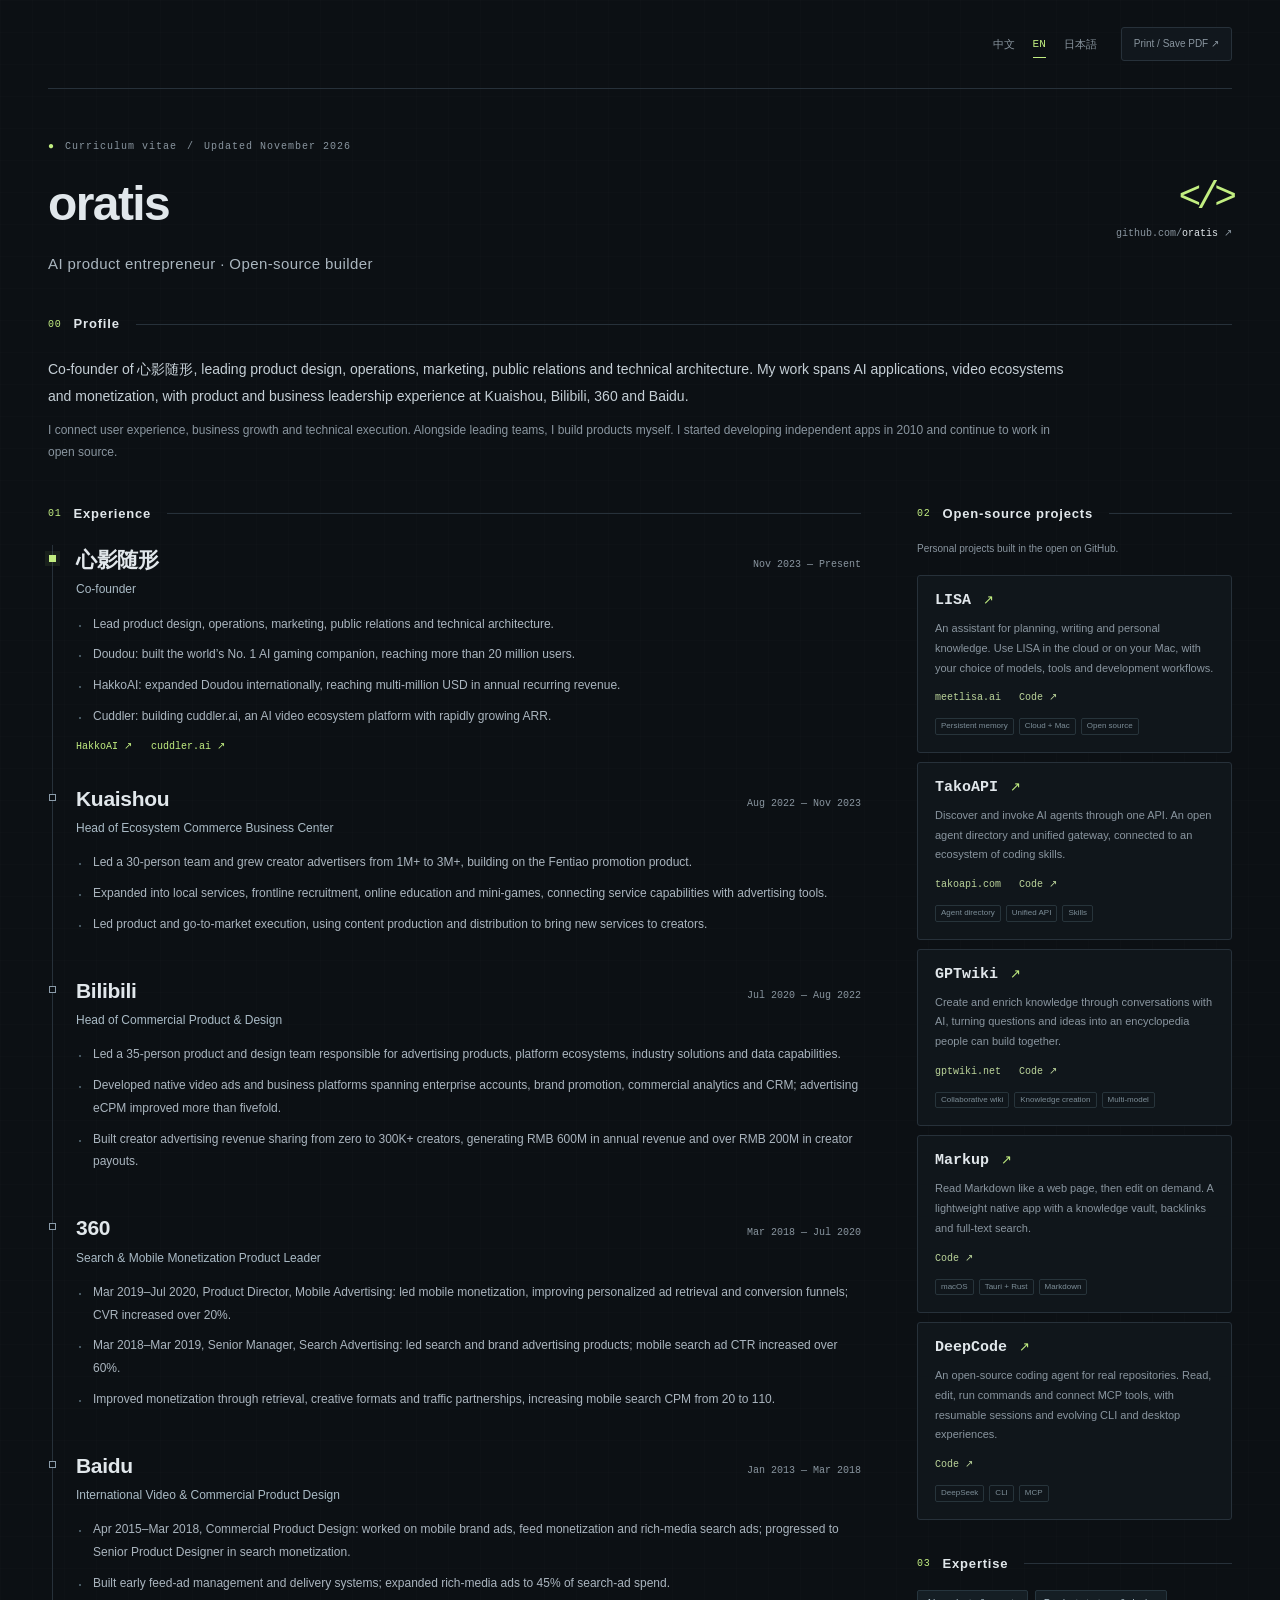
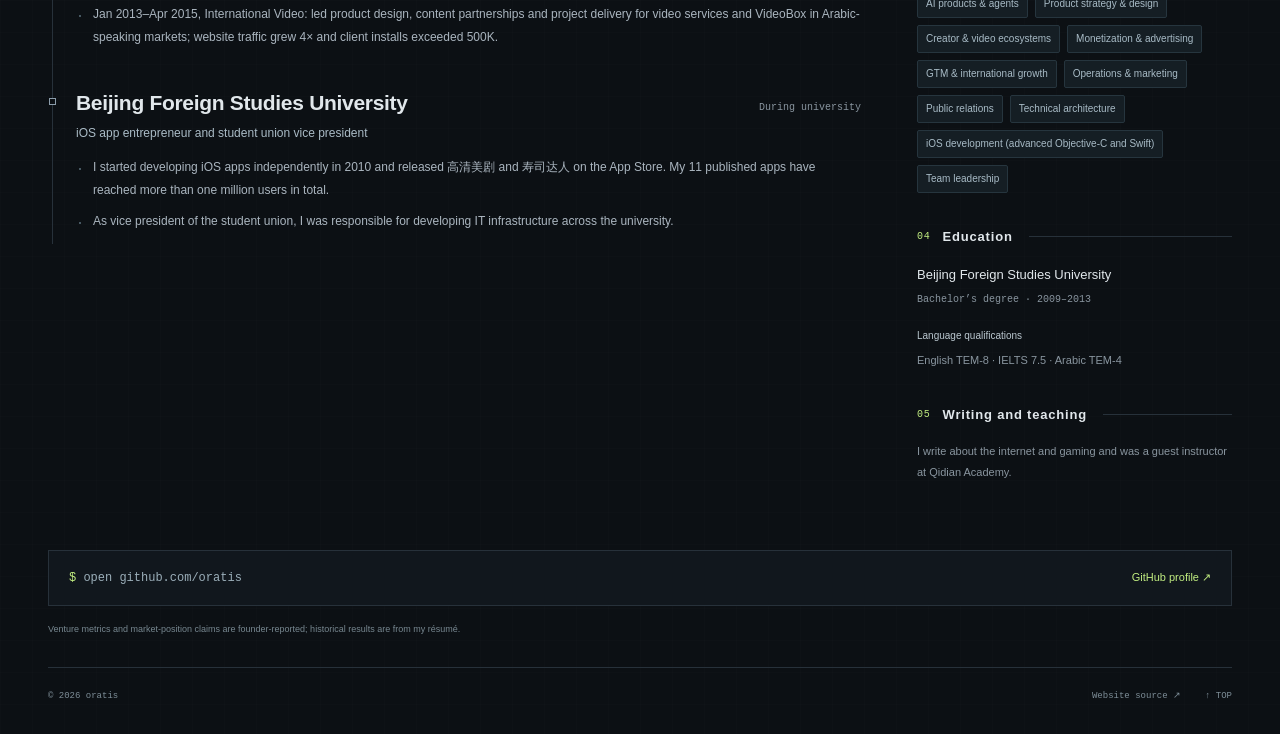
==== commit a95f917d: "Use oratis throughout the résumé and add university entrepreneurship" ====
--- a/en/index.html
+++ b/en/index.html
@@ -1,8 +1,8 @@
-<!doctype html><html lang="en"><head><meta charset="utf-8"><meta name="viewport" content="width=device-width,initial-scale=1"><meta name="color-scheme" content="dark light"><title>Bihao Wang · Oratis | Résumé</title><meta name="description" content="Bihao Wang, co-founder of 心影随形, AI product entrepreneur and open-source builder. Explore LISA, TakoAPI, GPTwiki, Markup, DeepCode, Doudou, HakkoAI and Cuddler."><meta name="theme-color" content="#0c1014"><link rel="canonical" href="https://oratis.github.io/en/"><link rel="alternate" hreflang="zh-CN" href="https://oratis.github.io/"><link rel="alternate" hreflang="en" href="https://oratis.github.io/en/"><link rel="alternate" hreflang="ja" href="https://oratis.github.io/ja/"><link rel="alternate" hreflang="x-default" href="https://oratis.github.io/"><meta property="og:type" content="profile"><meta property="og:title" content="Bihao Wang · Oratis | Résumé"><meta property="og:description" content="Bihao Wang, co-founder of 心影随形, AI product entrepreneur and open-source builder. Explore LISA, TakoAPI, GPTwiki, Markup, DeepCode, Doudou, HakkoAI and Cuddler."><meta property="og:url" content="https://oratis.github.io/en/"><link rel="icon" href="/assets/favicon.svg"><link rel="stylesheet" href="/assets/style.css"><script type="application/ld+json">{"@context":"https://schema.org","@type":"ProfilePage","dateModified":"2026-11-16","mainEntity":{"@type":"Person","name":"Bihao Wang","alternateName":["王碧豪","Oratis"],"url":"https://oratis.github.io","sameAs":["https://github.com/oratis"],"jobTitle":"Co-founder","worksFor":{"@type":"Organization","name":"心影随形"},"alumniOf":{"@type":"CollegeOrUniversity","name":"Beijing Foreign Studies University"}}}</script><script src="/assets/main.js" defer></script></head><body id="top"><a class="skip" href="#main">Skip to content</a>
+<!doctype html><html lang="en"><head><meta charset="utf-8"><meta name="viewport" content="width=device-width,initial-scale=1"><meta name="color-scheme" content="dark light"><title>oratis | Résumé</title><meta name="description" content="oratis, co-founder of 心影随形, AI product entrepreneur and open-source builder. Explore LISA, TakoAPI, GPTwiki, Markup, DeepCode, Doudou, HakkoAI and Cuddler."><meta name="theme-color" content="#0c1014"><link rel="canonical" href="https://oratis.github.io/en/"><link rel="alternate" hreflang="zh-CN" href="https://oratis.github.io/"><link rel="alternate" hreflang="en" href="https://oratis.github.io/en/"><link rel="alternate" hreflang="ja" href="https://oratis.github.io/ja/"><link rel="alternate" hreflang="x-default" href="https://oratis.github.io/"><meta property="og:type" content="profile"><meta property="og:title" content="oratis | Résumé"><meta property="og:description" content="oratis, co-founder of 心影随形, AI product entrepreneur and open-source builder. Explore LISA, TakoAPI, GPTwiki, Markup, DeepCode, Doudou, HakkoAI and Cuddler."><meta property="og:url" content="https://oratis.github.io/en/"><link rel="icon" href="/assets/favicon.svg"><link rel="stylesheet" href="/assets/style.css"><script type="application/ld+json">{"@context":"https://schema.org","@type":"ProfilePage","dateModified":"2026-11-22","mainEntity":{"@type":"Person","name":"oratis","url":"https://oratis.github.io","sameAs":["https://github.com/oratis"],"jobTitle":"Co-founder","worksFor":{"@type":"Organization","name":"心影随形"},"alumniOf":{"@type":"CollegeOrUniversity","name":"Beijing Foreign Studies University"}}}</script><script src="/assets/main.js" defer></script></head><body id="top"><a class="skip" href="#main">Skip to content</a>
 <div class="resume-shell"><header class="toolbar"><div class="toolbar-right"><nav class="languages" aria-label="Language"><a href="/" lang="zh-CN" hreflang="zh-CN" >中文</a><a href="/en/" lang="en" hreflang="en" aria-current="page">EN</a><a href="/ja/" lang="ja" hreflang="ja" >日本語</a></nav><button class="print-button" type="button" id="print-resume">Print / Save PDF <span aria-hidden="true">↗</span></button></div></header>
-<main id="main"><section class="identity"><div><p class="eyebrow"><span class="green">●</span> Curriculum vitae <span class="muted">/</span> Updated November 2026</p><h1>Bihao Wang<span class="name-secondary">王碧豪</span><span class="handle">@oratis</span></h1><p class="role">AI product entrepreneur · Open-source builder</p></div><a class="github-id" href="https://github.com/oratis"><span class="github-mark">&lt;/&gt;</span><span>github.com/<strong>oratis</strong> <span aria-hidden="true">↗</span></span></a></section>
-<section class="profile" aria-labelledby="profile-heading"><h2 id="profile-heading" class="section-title"><span>00</span>Profile<span class="rule"></span></h2><p class="profile-intro">Co-founder of 心影随形, leading product design, operations, marketing, public relations and technical architecture. My work spans AI applications, video ecosystems and monetization, with product and business leadership experience at Kuaishou, Bilibili, 360 and Baidu.</p><p class="profile-detail">I connect user experience, business growth and technical execution. Alongside leading teams, I build products myself. I started developing independent apps in 2010 and continue to work in open source.</p><div class="impact"><div><span class="metric-index">01</span><strong>20M+</strong><span>Doudou gaming companion users</span></div><div><span class="metric-index">02</span><strong>Multi-million USD</strong><span>HakkoAI annual recurring revenue</span></div><div><span class="metric-index">03</span><strong>2010 →</strong><span>Building independent products since</span></div></div></section>
-<div class="resume-columns"><section class="experience" id="experience"><h2 class="section-title"><span>01</span>Experience<span class="rule"></span></h2><div class="timeline"><article class="job"><div class="job-marker active"></div><div class="job-heading"><h3>心影随形</h3><span class="job-date">Nov 2023 — Present</span></div><p class="job-role">Co-founder</p><ul><li>Lead product design, operations, marketing, public relations and technical architecture.</li><li>Doudou: built the world’s No. 1 AI gaming companion, reaching more than 20 million users.</li><li>HakkoAI: expanded Doudou internationally, reaching multi-million USD in annual recurring revenue.</li><li>Cuddler: building cuddler.ai, an AI video ecosystem platform with rapidly growing ARR.</li></ul><div class="job-links"><a href="https://hakko.ai/">HakkoAI ↗</a><a href="https://cuddler.ai/">cuddler.ai ↗</a></div></article><article class="job"><div class="job-marker "></div><div class="job-heading"><h3>Kuaishou</h3><span class="job-date">Aug 2022 — Nov 2023</span></div><p class="job-role">Head of Ecosystem Commerce Business Center</p><ul><li>Led a 30-person team and grew creator advertisers from 1M+ to 3M+, building on the Fentiao promotion product.</li><li>Expanded into local services, frontline recruitment, online education and mini-games, connecting service capabilities with advertising tools.</li><li>Led product and go-to-market execution, using content production and distribution to bring new services to creators.</li></ul></article><article class="job"><div class="job-marker "></div><div class="job-heading"><h3>Bilibili</h3><span class="job-date">Jul 2020 — Aug 2022</span></div><p class="job-role">Head of Commercial Product &amp; Design</p><ul><li>Led a 35-person product and design team responsible for advertising products, platform ecosystems, industry solutions and data capabilities.</li><li>Developed native video ads and business platforms spanning enterprise accounts, brand promotion, commercial analytics and CRM; advertising eCPM improved more than fivefold.</li><li>Built creator advertising revenue sharing from zero to 300K+ creators, generating RMB 600M in annual revenue and over RMB 200M in creator payouts.</li></ul></article><article class="job"><div class="job-marker "></div><div class="job-heading"><h3>360</h3><span class="job-date">Mar 2018 — Jul 2020</span></div><p class="job-role">Search &amp; Mobile Monetization Product Leader</p><ul><li>Mar 2019–Jul 2020, Product Director, Mobile Advertising: led mobile monetization, improving personalized ad retrieval and conversion funnels; CVR increased over 20%.</li><li>Mar 2018–Mar 2019, Senior Manager, Search Advertising: led search and brand advertising products; mobile search ad CTR increased over 60%.</li><li>Improved monetization through retrieval, creative formats and traffic partnerships, increasing mobile search CPM from 20 to 110.</li></ul></article><article class="job"><div class="job-marker "></div><div class="job-heading"><h3>Baidu</h3><span class="job-date">Jan 2013 — Mar 2018</span></div><p class="job-role">International Video &amp; Commercial Product Design</p><ul><li>Apr 2015–Mar 2018, Commercial Product Design: worked on mobile brand ads, feed monetization and rich-media search ads; progressed to Senior Product Designer in search monetization.</li><li>Built early feed-ad management and delivery systems; expanded rich-media ads to 45% of search-ad spend.</li><li>Jan 2013–Apr 2015, International Video: led product design, content partnerships and project delivery for video services and VideoBox in Arabic-speaking markets; website traffic grew 4× and client installs exceeded 500K.</li></ul></article></div></section>
-<aside class="sidebar"><section id="projects"><h2 class="section-title"><span>02</span>Open-source projects<span class="rule"></span></h2><p class="sidebar-intro">Personal projects built in the open on GitHub.</p><div class="project-list"><article class="project" id="lisa"><div class="project-heading"><h3><a href="https://meetlisa.ai/">LISA <span aria-hidden="true">↗</span></a></h3><a class="repo-stat" data-repo="LISA" href="https://github.com/oratis/LISA/stargazers" aria-label="LISA GitHub stars" hidden></a></div><p>An assistant for planning, writing and personal knowledge. Use LISA in the cloud or on your Mac, with your choice of models, tools and development workflows.</p><div class="project-links"><a href="https://meetlisa.ai/">meetlisa.ai</a><a href="https://github.com/oratis/LISA">Code ↗</a></div><div class="tags"><span>Persistent memory</span><span>Cloud + Mac</span><span>Open source</span></div></article><article class="project" id="takoapi"><div class="project-heading"><h3><a href="https://takoapi.com/">TakoAPI <span aria-hidden="true">↗</span></a></h3><a class="repo-stat" data-repo="TakoAPI" href="https://github.com/oratis/TakoAPI/stargazers" aria-label="TakoAPI GitHub stars" hidden></a></div><p>Discover and invoke AI agents through one API. An open agent directory and unified gateway, connected to an ecosystem of coding skills.</p><div class="project-links"><a href="https://takoapi.com/">takoapi.com</a><a href="https://github.com/oratis/TakoAPI">Code ↗</a></div><div class="tags"><span>Agent directory</span><span>Unified API</span><span>Skills</span></div></article><article class="project" id="gptwiki"><div class="project-heading"><h3><a href="https://gptwiki.net/">GPTwiki <span aria-hidden="true">↗</span></a></h3><a class="repo-stat" data-repo="GPTwiki" href="https://github.com/oratis/GPTwiki/stargazers" aria-label="GPTwiki GitHub stars" hidden></a></div><p>Create and enrich knowledge through conversations with AI, turning questions and ideas into an encyclopedia people can build together.</p><div class="project-links"><a href="https://gptwiki.net/">gptwiki.net</a><a href="https://github.com/oratis/GPTwiki">Code ↗</a></div><div class="tags"><span>Collaborative wiki</span><span>Knowledge creation</span><span>Multi-model</span></div></article><article class="project" id="markup"><div class="project-heading"><h3><a href="https://github.com/oratis/Markup">Markup <span aria-hidden="true">↗</span></a></h3><a class="repo-stat" data-repo="Markup" href="https://github.com/oratis/Markup/stargazers" aria-label="Markup GitHub stars" hidden></a></div><p>Read Markdown like a web page, then edit on demand. A lightweight native app with a knowledge vault, backlinks and full-text search.</p><div class="project-links"><a href="https://github.com/oratis/Markup">Code ↗</a></div><div class="tags"><span>macOS</span><span>Tauri + Rust</span><span>Markdown</span></div></article><article class="project" id="deepcode"><div class="project-heading"><h3><a href="https://github.com/oratis/deepcode">DeepCode <span aria-hidden="true">↗</span></a></h3><a class="repo-stat" data-repo="deepcode" href="https://github.com/oratis/deepcode/stargazers" aria-label="DeepCode GitHub stars" hidden></a></div><p>An open-source coding agent for real repositories. Read, edit, run commands and connect MCP tools, with resumable sessions and evolving CLI and desktop experiences.</p><div class="project-links"><a href="https://github.com/oratis/deepcode">Code ↗</a></div><div class="tags"><span>DeepSeek</span><span>CLI</span><span>MCP</span></div></article></div></section>
-<section id="skills"><h2 class="section-title"><span>03</span>Expertise<span class="rule"></span></h2><div class="skill-list"><span>AI products &amp; agents</span><span>Product strategy &amp; design</span><span>Creator &amp; video ecosystems</span><span>Monetization &amp; advertising</span><span>GTM &amp; international growth</span><span>Operations &amp; marketing</span><span>Public relations</span><span>Technical architecture</span><span>Team leadership</span></div></section><section id="education"><h2 class="section-title"><span>04</span>Education<span class="rule"></span></h2><h3 class="school">Beijing Foreign Studies University</h3><p class="degree">Bachelor’s degree · 2009–2013</p><h4>Language qualifications</h4><p class="language-quals">English TEM-8 · IELTS 7.5 · Arabic TEM-4</p></section><section><h2 class="section-title"><span>05</span>Independent work<span class="rule"></span></h2><p class="independent">Independent iOS developer since 2010: 11 published apps with over 500K cumulative installs. Internet and gaming content creator; former guest instructor at Qidian Academy.</p></section></aside></div>
-<div class="closing"><span class="closing-command"><span class="green">$</span> open github.com/oratis</span><a href="https://github.com/oratis">GitHub profile ↗</a></div><p class="data-note">Venture metrics and market-position claims are founder-reported; historical results are from my résumé.</p></main><footer><span>© 2026 Bihao Wang <span class="muted">/</span> Oratis</span><a href="https://github.com/oratis/oratis.github.io">Website source ↗</a><a href="#top">↑ TOP</a></footer></div></body></html>+<main id="main"><section class="identity"><div><p class="eyebrow"><span class="green">●</span> Curriculum vitae <span class="muted">/</span> Updated November 2026</p><h1>oratis</h1><p class="role">AI product entrepreneur · Open-source builder</p></div><a class="github-id" href="https://github.com/oratis"><span class="github-mark">&lt;/&gt;</span><span>github.com/<strong>oratis</strong> <span aria-hidden="true">↗</span></span></a></section>
+<section class="profile" aria-labelledby="profile-heading"><h2 id="profile-heading" class="section-title"><span>00</span>Profile<span class="rule"></span></h2><p class="profile-intro">Co-founder of 心影随形, leading product design, operations, marketing, public relations and technical architecture. My work spans AI applications, video ecosystems and monetization, with product and business leadership experience at Kuaishou, Bilibili, 360 and Baidu.</p><p class="profile-detail">I connect user experience, business growth and technical execution. Alongside leading teams, I build products myself. I started developing independent apps in 2010 and continue to work in open source.</p></section>
+<div class="resume-columns"><section class="experience" id="experience"><h2 class="section-title"><span>01</span>Experience<span class="rule"></span></h2><div class="timeline"><article class="job"><div class="job-marker active"></div><div class="job-heading"><h3>心影随形</h3><span class="job-date">Nov 2023 — Present</span></div><p class="job-role">Co-founder</p><ul><li>Lead product design, operations, marketing, public relations and technical architecture.</li><li>Doudou: built the world’s No. 1 AI gaming companion, reaching more than 20 million users.</li><li>HakkoAI: expanded Doudou internationally, reaching multi-million USD in annual recurring revenue.</li><li>Cuddler: building cuddler.ai, an AI video ecosystem platform with rapidly growing ARR.</li></ul><div class="job-links"><a href="https://hakko.ai/">HakkoAI ↗</a><a href="https://cuddler.ai/">cuddler.ai ↗</a></div></article><article class="job"><div class="job-marker "></div><div class="job-heading"><h3>Kuaishou</h3><span class="job-date">Aug 2022 — Nov 2023</span></div><p class="job-role">Head of Ecosystem Commerce Business Center</p><ul><li>Led a 30-person team and grew creator advertisers from 1M+ to 3M+, building on the Fentiao promotion product.</li><li>Expanded into local services, frontline recruitment, online education and mini-games, connecting service capabilities with advertising tools.</li><li>Led product and go-to-market execution, using content production and distribution to bring new services to creators.</li></ul></article><article class="job"><div class="job-marker "></div><div class="job-heading"><h3>Bilibili</h3><span class="job-date">Jul 2020 — Aug 2022</span></div><p class="job-role">Head of Commercial Product &amp; Design</p><ul><li>Led a 35-person product and design team responsible for advertising products, platform ecosystems, industry solutions and data capabilities.</li><li>Developed native video ads and business platforms spanning enterprise accounts, brand promotion, commercial analytics and CRM; advertising eCPM improved more than fivefold.</li><li>Built creator advertising revenue sharing from zero to 300K+ creators, generating RMB 600M in annual revenue and over RMB 200M in creator payouts.</li></ul></article><article class="job"><div class="job-marker "></div><div class="job-heading"><h3>360</h3><span class="job-date">Mar 2018 — Jul 2020</span></div><p class="job-role">Search &amp; Mobile Monetization Product Leader</p><ul><li>Mar 2019–Jul 2020, Product Director, Mobile Advertising: led mobile monetization, improving personalized ad retrieval and conversion funnels; CVR increased over 20%.</li><li>Mar 2018–Mar 2019, Senior Manager, Search Advertising: led search and brand advertising products; mobile search ad CTR increased over 60%.</li><li>Improved monetization through retrieval, creative formats and traffic partnerships, increasing mobile search CPM from 20 to 110.</li></ul></article><article class="job"><div class="job-marker "></div><div class="job-heading"><h3>Baidu</h3><span class="job-date">Jan 2013 — Mar 2018</span></div><p class="job-role">International Video &amp; Commercial Product Design</p><ul><li>Apr 2015–Mar 2018, Commercial Product Design: worked on mobile brand ads, feed monetization and rich-media search ads; progressed to Senior Product Designer in search monetization.</li><li>Built early feed-ad management and delivery systems; expanded rich-media ads to 45% of search-ad spend.</li><li>Jan 2013–Apr 2015, International Video: led product design, content partnerships and project delivery for video services and VideoBox in Arabic-speaking markets; website traffic grew 4× and client installs exceeded 500K.</li></ul></article><article class="job"><div class="job-marker "></div><div class="job-heading"><h3>Beijing Foreign Studies University</h3><span class="job-date">During university</span></div><p class="job-role">iOS app entrepreneur and student union vice president</p><ul><li>I started developing iOS apps independently in 2010 and released 高清美剧 and 寿司达人 on the App Store. My 11 published apps have reached more than one million users in total.</li><li>As vice president of the student union, I was responsible for developing IT infrastructure across the university.</li></ul></article></div></section>
+<aside class="sidebar"><section id="projects"><h2 class="section-title"><span>02</span>Open-source projects<span class="rule"></span></h2><p class="sidebar-intro">Personal projects built in the open on GitHub.</p><div class="project-list"><article class="project" id="lisa"><div class="project-heading"><h3><a href="https://meetlisa.ai/">LISA <span aria-hidden="true">↗</span></a></h3></div><p>An assistant for planning, writing and personal knowledge. Use LISA in the cloud or on your Mac, with your choice of models, tools and development workflows.</p><div class="project-links"><a href="https://meetlisa.ai/">meetlisa.ai</a><a href="https://github.com/oratis/LISA">Code ↗</a></div><div class="tags"><span>Persistent memory</span><span>Cloud + Mac</span><span>Open source</span></div></article><article class="project" id="takoapi"><div class="project-heading"><h3><a href="https://takoapi.com/">TakoAPI <span aria-hidden="true">↗</span></a></h3></div><p>Discover and invoke AI agents through one API. An open agent directory and unified gateway, connected to an ecosystem of coding skills.</p><div class="project-links"><a href="https://takoapi.com/">takoapi.com</a><a href="https://github.com/oratis/TakoAPI">Code ↗</a></div><div class="tags"><span>Agent directory</span><span>Unified API</span><span>Skills</span></div></article><article class="project" id="gptwiki"><div class="project-heading"><h3><a href="https://gptwiki.net/">GPTwiki <span aria-hidden="true">↗</span></a></h3></div><p>Create and enrich knowledge through conversations with AI, turning questions and ideas into an encyclopedia people can build together.</p><div class="project-links"><a href="https://gptwiki.net/">gptwiki.net</a><a href="https://github.com/oratis/GPTwiki">Code ↗</a></div><div class="tags"><span>Collaborative wiki</span><span>Knowledge creation</span><span>Multi-model</span></div></article><article class="project" id="markup"><div class="project-heading"><h3><a href="https://github.com/oratis/Markup">Markup <span aria-hidden="true">↗</span></a></h3></div><p>Read Markdown like a web page, then edit on demand. A lightweight native app with a knowledge vault, backlinks and full-text search.</p><div class="project-links"><a href="https://github.com/oratis/Markup">Code ↗</a></div><div class="tags"><span>macOS</span><span>Tauri + Rust</span><span>Markdown</span></div></article><article class="project" id="deepcode"><div class="project-heading"><h3><a href="https://github.com/oratis/deepcode">DeepCode <span aria-hidden="true">↗</span></a></h3></div><p>An open-source coding agent for real repositories. Read, edit, run commands and connect MCP tools, with resumable sessions and evolving CLI and desktop experiences.</p><div class="project-links"><a href="https://github.com/oratis/deepcode">Code ↗</a></div><div class="tags"><span>DeepSeek</span><span>CLI</span><span>MCP</span></div></article></div></section>
+<section id="skills"><h2 class="section-title"><span>03</span>Expertise<span class="rule"></span></h2><div class="skill-list"><span>AI products &amp; agents</span><span>Product strategy &amp; design</span><span>Creator &amp; video ecosystems</span><span>Monetization &amp; advertising</span><span>GTM &amp; international growth</span><span>Operations &amp; marketing</span><span>Public relations</span><span>Technical architecture</span><span>iOS development (advanced Objective-C and Swift)</span><span>Team leadership</span></div></section><section id="education"><h2 class="section-title"><span>04</span>Education<span class="rule"></span></h2><h3 class="school">Beijing Foreign Studies University</h3><p class="degree">Bachelor’s degree · 2009–2013</p><h4>Language qualifications</h4><p class="language-quals">English TEM-8 · IELTS 7.5 · Arabic TEM-4</p></section><section><h2 class="section-title"><span>05</span>Writing and teaching<span class="rule"></span></h2><p class="independent">I write about the internet and gaming and was a guest instructor at Qidian Academy.</p></section></aside></div>
+<div class="closing"><span class="closing-command"><span class="green">$</span> open github.com/oratis</span><a href="https://github.com/oratis">GitHub profile ↗</a></div><p class="data-note">Venture metrics and market-position claims are founder-reported; historical results are from my résumé.</p></main><footer><span>© 2026 oratis</span><a href="https://github.com/oratis/oratis.github.io">Website source ↗</a><a href="#top">↑ TOP</a></footer></div></body></html>
--- a/assets/style.css
+++ b/assets/style.css
@@ -1,7 +1,7 @@
-:root{--bg:#0c1014;--surface:#11171d;--text:#e1e7eb;--muted:#89959f;--line:#27313a;--accent:#c2ee81;--sans:Inter,-apple-system,BlinkMacSystemFont,'PingFang SC','Hiragino Sans','Microsoft YaHei',sans-serif;--mono:'SFMono-Regular',Consolas,'Liberation Mono',monospace}*{box-sizing:border-box}html{scroll-behavior:smooth;scroll-padding-top:24px}body{margin:0;color:var(--text);background:var(--bg);font-family:var(--sans);font-size:14px;line-height:1.8;-webkit-font-smoothing:antialiased;background-image:linear-gradient(#ffffff02 1px,transparent 1px),linear-gradient(90deg,#ffffff02 1px,transparent 1px);background-size:32px 32px}a{color:inherit;text-decoration:none}a:hover{color:var(--accent)}a:focus-visible,button:focus-visible{outline:2px solid var(--accent);outline-offset:5px}button{font:inherit}::selection{color:#0b110a;background:var(--accent)}p,h1,h2,h3,h4{margin-top:0}.resume-shell{max-width:1192px;width:calc(100% - 96px);margin:0 auto}.green{color:var(--accent)}.muted{color:var(--muted)}.skip{position:fixed;top:-100px;left:20px;z-index:20;background:var(--accent);color:#111;padding:10px}.skip:focus{top:10px}.toolbar{display:flex;align-items:center;justify-content:flex-end;padding:27px 0;border-bottom:1px solid var(--line);gap:20px}.toolbar-right{display:flex;align-items:center;gap:24px}.languages{display:flex;gap:18px;align-items:center;font:11px var(--mono)}.languages a{color:var(--muted);padding:7px 0}.languages a[aria-current]{color:var(--accent);box-shadow:0 1px var(--accent)}.print-button{border:1px solid var(--line);border-radius:3px;background:var(--surface);color:var(--muted);padding:7px 12px;cursor:pointer;font-size:10px}.print-button:hover{border-color:var(--accent);color:var(--accent)}.identity{display:flex;align-items:center;justify-content:space-between;gap:24px;padding:49px 0 35px}.eyebrow{font:10px/1.8 var(--mono);letter-spacing:1px;color:var(--muted);display:flex;gap:10px;align-items:center;margin:0 0 17px}h1{font-weight:650;font-size:48px;letter-spacing:-1.6px;line-height:1.3;margin:0 0 15px}.name-secondary{font-size:24px;color:#a5afb8;font-weight:400;margin-left:20px;letter-spacing:-.5px}.handle{font:12px var(--mono);color:var(--accent);margin-left:16px;letter-spacing:0;white-space:nowrap}.role{font-size:15px;color:#aab6bf;margin:0;letter-spacing:.4px}.github-id{display:flex;flex-direction:column;align-items:flex-end;gap:8px;color:var(--muted);font:10px var(--mono)}.github-mark{font:500 38px var(--mono);color:var(--accent);letter-spacing:-5px}.github-id strong{color:var(--text);font-weight:500}.section-title{display:flex;align-items:center;gap:12px;font-size:13px;font-weight:600;letter-spacing:.8px;margin:0 0 20px;white-space:nowrap}.section-title>span:first-child{font:10px var(--mono);color:var(--accent)}.rule{flex:1;height:1px;background:var(--line);margin-left:4px}.profile{padding-bottom:38px}.profile-intro{font-size:14px;line-height:1.95;color:#c5cfd6;margin-bottom:10px;max-width:1040px}.profile-detail{font-size:12px;color:var(--muted);margin-bottom:23px;max-width:1020px}.impact{display:grid;grid-template-columns:1fr 1fr 1fr;border:1px solid var(--line);background:var(--surface)}.impact>div{display:grid;grid-template-columns:21px 1fr;gap:5px 10px;padding:18px 22px}.impact>div+div{border-left:1px solid var(--line)}.metric-index{font:9px var(--mono);color:#596771;padding-top:8px}.impact strong{font-size:25px;font-weight:500;line-height:1.3;letter-spacing:-.6px;color:var(--accent)}.impact>div>span:last-child{grid-column:2;font-size:10px;color:var(--muted)}.resume-columns{display:grid;grid-template-columns:minmax(0,1fr) 315px;gap:56px;align-items:start}.timeline{border-left:1px solid var(--line);margin-left:4px}.job{position:relative;padding:0 0 32px 23px}.job:last-child{padding-bottom:4px}.job-marker{position:absolute;top:10px;left:-4px;width:7px;height:7px;border:1px solid #8b9caa;background:var(--bg)}.job-marker.active{background:var(--accent);border-color:var(--accent);box-shadow:0 0 0 4px #c2ee8112}.job-heading{display:flex;align-items:baseline;justify-content:space-between;gap:18px}.job h3{font-size:21px;font-weight:600;line-height:1.4;letter-spacing:-.3px;margin:0}.job-date{font:10px/1.6 var(--mono);color:var(--muted);white-space:nowrap}.job-role{font-size:12px;color:#aabbc6;margin:6px 0 13px;line-height:1.6}.job ul{padding:0 0 0 14px;margin:0}.job li{font-size:12px;color:#aab5bf;line-height:1.9;padding-left:3px;margin-bottom:8px}.job li::marker{color:#5b717d;font-size:8px}.job-links{display:flex;gap:19px;margin-top:12px;font:10px var(--mono);color:var(--accent)}.sidebar section{margin-bottom:32px}.sidebar .section-title{margin-bottom:15px}.sidebar-intro{font-size:10px;color:var(--muted);margin-bottom:17px}.project{padding:16px 17px 17px;border:1px solid var(--line);background:#10161b;margin-bottom:9px;border-radius:3px;transition:border-color .2s}.project:hover{border-color:#657a4d}.project-heading{display:flex;justify-content:space-between;gap:10px;align-items:center}.project h3{font:600 15px var(--mono);margin:0}.project h3 a>span{font-weight:400;font-size:13px;color:var(--accent);margin-left:3px}.repo-stat{font:10px var(--mono);color:var(--muted)}.repo-stat[hidden]{display:none}.project p{font-size:11px;color:var(--muted);line-height:1.8;margin:10px 0 12px}.project-links{display:flex;gap:18px;font:10px/1.6 var(--mono);color:#bbd49a}.tags{display:flex;flex-wrap:wrap;gap:5px;margin-top:12px}.tags span{font-size:8px;line-height:1.8;color:#7c8d97;border:1px solid #27343b;border-radius:2px;padding:0 5px}.skill-list{display:flex;flex-wrap:wrap;gap:7px}.skill-list span{font-size:10px;line-height:1.6;padding:5px 8px;background:#151e24;color:#a8bbc6;border:1px solid #26353e;border-radius:2px}.school{font-size:13px;font-weight:500;margin:0 0 4px}.degree{font:10px/1.7 var(--mono);color:var(--muted);margin:0 0 19px}.sidebar h4{font-size:10px;font-weight:500;margin-bottom:5px;color:#bbc8d0}.language-quals,.independent{font-size:11px;line-height:1.9;color:var(--muted);margin:0}.closing{display:flex;align-items:center;justify-content:space-between;border:1px solid var(--line);padding:17px 20px;background:var(--surface);margin-top:35px}.closing-command{font:12px var(--mono);color:#9baeb9}.closing>a{font-size:11px;color:var(--accent)}.data-note{font-size:9px;color:#778790;margin:15px 0 30px}footer{border-top:1px solid var(--line);display:flex;align-items:center;gap:24px;padding:20px 0 30px;font:9px/1.8 var(--mono);color:#7e8e98}footer>a:first-of-type{margin-left:auto}html[lang=en] .impact strong{font-size:23px}html[lang=ja] .job li{line-height:1.85}
+:root{--bg:#0c1014;--surface:#11171d;--text:#e1e7eb;--muted:#89959f;--line:#27313a;--accent:#c2ee81;--sans:Inter,-apple-system,BlinkMacSystemFont,'PingFang SC','Hiragino Sans','Microsoft YaHei',sans-serif;--mono:'SFMono-Regular',Consolas,'Liberation Mono',monospace}*{box-sizing:border-box}html{scroll-behavior:smooth;scroll-padding-top:24px}body{margin:0;color:var(--text);background:var(--bg);font-family:var(--sans);font-size:14px;line-height:1.8;-webkit-font-smoothing:antialiased;background-image:linear-gradient(#ffffff02 1px,transparent 1px),linear-gradient(90deg,#ffffff02 1px,transparent 1px);background-size:32px 32px}a{color:inherit;text-decoration:none}a:hover{color:var(--accent)}a:focus-visible,button:focus-visible{outline:2px solid var(--accent);outline-offset:5px}button{font:inherit}::selection{color:#0b110a;background:var(--accent)}p,h1,h2,h3,h4{margin-top:0}.resume-shell{max-width:1192px;width:calc(100% - 96px);margin:0 auto}.green{color:var(--accent)}.muted{color:var(--muted)}.skip{position:fixed;top:-100px;left:20px;z-index:20;background:var(--accent);color:#111;padding:10px}.skip:focus{top:10px}.toolbar{display:flex;align-items:center;justify-content:flex-end;padding:27px 0;border-bottom:1px solid var(--line);gap:20px}.toolbar-right{display:flex;align-items:center;gap:24px}.languages{display:flex;gap:18px;align-items:center;font:11px var(--mono)}.languages a{color:var(--muted);padding:7px 0}.languages a[aria-current]{color:var(--accent);box-shadow:0 1px var(--accent)}.print-button{border:1px solid var(--line);border-radius:3px;background:var(--surface);color:var(--muted);padding:7px 12px;cursor:pointer;font-size:10px}.print-button:hover{border-color:var(--accent);color:var(--accent)}.identity{display:flex;align-items:center;justify-content:space-between;gap:24px;padding:49px 0 35px}.eyebrow{font:10px/1.8 var(--mono);letter-spacing:1px;color:var(--muted);display:flex;gap:10px;align-items:center;margin:0 0 17px}h1{font-weight:650;font-size:48px;letter-spacing:-1.6px;line-height:1.3;margin:0 0 15px}.role{font-size:15px;color:#aab6bf;margin:0;letter-spacing:.4px}.github-id{display:flex;flex-direction:column;align-items:flex-end;gap:8px;color:var(--muted);font:10px var(--mono)}.github-mark{font:500 38px var(--mono);color:var(--accent);letter-spacing:-5px}.github-id strong{color:var(--text);font-weight:500}.section-title{display:flex;align-items:center;gap:12px;font-size:13px;font-weight:600;letter-spacing:.8px;margin:0 0 20px;white-space:nowrap}.section-title>span:first-child{font:10px var(--mono);color:var(--accent)}.rule{flex:1;height:1px;background:var(--line);margin-left:4px}.profile{padding-bottom:38px}.profile-intro{font-size:14px;line-height:1.95;color:#c5cfd6;margin-bottom:10px;max-width:1040px}.profile-detail{font-size:12px;color:var(--muted);margin-bottom:0;max-width:1020px}.resume-columns{display:grid;grid-template-columns:minmax(0,1fr) 315px;gap:56px;align-items:start}.timeline{border-left:1px solid var(--line);margin-left:4px}.job{position:relative;padding:0 0 32px 23px}.job:last-child{padding-bottom:4px}.job-marker{position:absolute;top:10px;left:-4px;width:7px;height:7px;border:1px solid #8b9caa;background:var(--bg)}.job-marker.active{background:var(--accent);border-color:var(--accent);box-shadow:0 0 0 4px #c2ee8112}.job-heading{display:flex;align-items:baseline;justify-content:space-between;gap:18px}.job h3{font-size:21px;font-weight:600;line-height:1.4;letter-spacing:-.3px;margin:0}.job-date{font:10px/1.6 var(--mono);color:var(--muted);white-space:nowrap}.job-role{font-size:12px;color:#aabbc6;margin:6px 0 13px;line-height:1.6}.job ul{padding:0 0 0 14px;margin:0}.job li{font-size:12px;color:#aab5bf;line-height:1.9;padding-left:3px;margin-bottom:8px}.job li::marker{color:#5b717d;font-size:8px}.job-links{display:flex;gap:19px;margin-top:12px;font:10px var(--mono);color:var(--accent)}.sidebar section{margin-bottom:32px}.sidebar .section-title{margin-bottom:15px}.sidebar-intro{font-size:10px;color:var(--muted);margin-bottom:17px}.project{padding:16px 17px 17px;border:1px solid var(--line);background:#10161b;margin-bottom:9px;border-radius:3px;transition:border-color .2s}.project:hover{border-color:#657a4d}.project-heading{display:flex;justify-content:space-between;gap:10px;align-items:center}.project h3{font:600 15px var(--mono);margin:0}.project h3 a>span{font-weight:400;font-size:13px;color:var(--accent);margin-left:3px}.project p{font-size:11px;color:var(--muted);line-height:1.8;margin:10px 0 12px}.project-links{display:flex;gap:18px;font:10px/1.6 var(--mono);color:#bbd49a}.tags{display:flex;flex-wrap:wrap;gap:5px;margin-top:12px}.tags span{font-size:8px;line-height:1.8;color:#7c8d97;border:1px solid #27343b;border-radius:2px;padding:0 5px}.skill-list{display:flex;flex-wrap:wrap;gap:7px}.skill-list span{font-size:10px;line-height:1.6;padding:5px 8px;background:#151e24;color:#a8bbc6;border:1px solid #26353e;border-radius:2px}.school{font-size:13px;font-weight:500;margin:0 0 4px}.degree{font:10px/1.7 var(--mono);color:var(--muted);margin:0 0 19px}.sidebar h4{font-size:10px;font-weight:500;margin-bottom:5px;color:#bbc8d0}.language-quals,.independent{font-size:11px;line-height:1.9;color:var(--muted);margin:0}.closing{display:flex;align-items:center;justify-content:space-between;border:1px solid var(--line);padding:17px 20px;background:var(--surface);margin-top:35px}.closing-command{font:12px var(--mono);color:#9baeb9}.closing>a{font-size:11px;color:var(--accent)}.data-note{font-size:9px;color:#778790;margin:15px 0 30px}footer{border-top:1px solid var(--line);display:flex;align-items:center;gap:24px;padding:20px 0 30px;font:9px/1.8 var(--mono);color:#7e8e98}footer>a:first-of-type{margin-left:auto}html[lang=ja] .job li{line-height:1.85}
 @media(min-width:1400px){.resume-shell{width:1192px}.resume-columns{gap:66px}}
-@media(max-width:1100px){.resume-shell{width:calc(100% - 60px)}.resume-columns{grid-template-columns:minmax(0,1fr) 280px;gap:36px}.job-heading{display:block}.job-date{display:block;margin-top:6px}.identity h1{font-size:42px}.name-secondary{font-size:21px;margin-left:14px}.github-id{display:none}.impact>div{padding:16px}.impact strong,html[lang=en] .impact strong{font-size:22px}}
-@media(max-width:780px){.resume-shell{width:calc(100% - 40px)}.toolbar{padding:20px 0;align-items:center}.toolbar-right{gap:18px}.print-button{display:none}.identity{padding:35px 0 28px}.identity h1{font-size:40px;line-height:1.35}.name-secondary{font-size:20px;margin-left:12px}.handle{display:block;margin:8px 0 0}.eyebrow{font-size:9px}.role{font-size:12px;line-height:1.8}.profile-intro{font-size:13px}.profile-detail{font-size:11px}.profile{padding-bottom:30px}.impact{grid-template-columns:1fr 1fr}.impact>div{padding:15px 13px;grid-template-columns:15px 1fr;gap:4px 5px}.impact strong,html[lang=en] .impact strong{font-size:21px}.impact>div:last-child{grid-column:1/-1;border-left:0;border-top:1px solid var(--line);display:flex;gap:13px;align-items:center;padding-top:13px;padding-bottom:13px}.impact>div:last-child .metric-index{padding-top:0}.impact>div:last-child>span:last-child{margin-left:6px}.impact>div>span:last-child{font-size:9px}.resume-columns{grid-template-columns:1fr;gap:35px}.job-heading{display:flex}.job-date{margin:0}.job li{font-size:12px}.job{padding-bottom:28px}.job h3{font-size:20px}.sidebar{display:grid;grid-template-columns:1fr 1fr;gap:25px}.sidebar>section{margin:0}.sidebar>section:first-child{grid-column:1/-1}.project-list{display:grid;grid-template-columns:1fr 1fr;gap:10px}.project{margin:0}.sidebar>section:last-child{grid-column:1/-1}.project p{font-size:11px}.closing{margin-top:35px}.closing-command{font-size:10px}.closing>a{font-size:10px}}
-@media(max-width:480px){.resume-shell{width:calc(100% - 32px)}.toolbar{gap:12px}.languages{gap:14px;font-size:10px}.identity h1{font-size:36px}.name-secondary{font-size:18px;margin-left:12px}.profile-intro{line-height:1.9}.impact strong,html[lang=en] .impact strong{font-size:20px}.job-heading{display:block}.job-date{margin-top:7px}.job li{font-size:12px}.job{padding-left:19px}.project-list{grid-template-columns:1fr}.project{padding:18px}.project p{font-size:12px}.project-links{font-size:11px}.sidebar{grid-template-columns:1fr}.sidebar>section{grid-column:1/-1}.skill-list span{font-size:11px}.school{font-size:14px}.language-quals,.independent{font-size:12px}.closing{display:block;padding:17px}.closing>a{display:block;margin-top:12px}.data-note{font-size:9px}footer{font-size:8px;gap:12px}.role{font-size:11px}html[lang=en] .identity h1{font-size:34px}html[lang=en] .name-secondary{font-size:18px}}
+@media(max-width:1100px){.resume-shell{width:calc(100% - 60px)}.resume-columns{grid-template-columns:minmax(0,1fr) 280px;gap:36px}.job-heading{display:block}.job-date{display:block;margin-top:6px}.identity h1{font-size:42px}.github-id{display:none}}
+@media(max-width:780px){.resume-shell{width:calc(100% - 40px)}.toolbar{padding:20px 0;align-items:center}.toolbar-right{gap:18px}.print-button{display:none}.identity{padding:35px 0 28px}.identity h1{font-size:40px;line-height:1.35}.eyebrow{font-size:9px}.role{font-size:12px;line-height:1.8}.profile-intro{font-size:13px}.profile-detail{font-size:11px}.profile{padding-bottom:30px}.resume-columns{grid-template-columns:1fr;gap:35px}.job-heading{display:flex}.job-date{margin:0}.job li{font-size:12px}.job{padding-bottom:28px}.job h3{font-size:20px}.sidebar{display:grid;grid-template-columns:1fr 1fr;gap:25px}.sidebar>section{margin:0}.sidebar>section:first-child{grid-column:1/-1}.project-list{display:grid;grid-template-columns:1fr 1fr;gap:10px}.project{margin:0}.sidebar>section:last-child{grid-column:1/-1}.project p{font-size:11px}.closing{margin-top:35px}.closing-command{font-size:10px}.closing>a{font-size:10px}}
+@media(max-width:480px){.resume-shell{width:calc(100% - 32px)}.toolbar{gap:12px}.languages{gap:14px;font-size:10px}.identity h1{font-size:36px}.profile-intro{line-height:1.9}.job-heading{display:block}.job-date{margin-top:7px}.job li{font-size:12px}.job{padding-left:19px}.project-list{grid-template-columns:1fr}.project{padding:18px}.project p{font-size:12px}.project-links{font-size:11px}.sidebar{grid-template-columns:1fr}.sidebar>section{grid-column:1/-1}.skill-list span{font-size:11px}.school{font-size:14px}.language-quals,.independent{font-size:12px}.closing{display:block;padding:17px}.closing>a{display:block;margin-top:12px}.data-note{font-size:9px}footer{font-size:8px;gap:12px}.role{font-size:11px}html[lang=en] .identity h1{font-size:34px}}
 @media(prefers-reduced-motion:reduce){html{scroll-behavior:auto}*{transition:none!important}}
-@media print{@page{size:A4;margin:13mm}body{background:white!important;color:#151b20;font-size:10pt;--text:#151b20;--muted:#4a535a;--line:#cbd0d3;--accent:#35522a;--surface:#f6f7f5;--bg:#fff;print-color-adjust:exact;-webkit-print-color-adjust:exact}.resume-shell{width:100%;max-width:none}.toolbar,.skip,.closing,footer>a:last-child{display:none}.identity{padding:22px 0}.identity h1{font-size:30px}.name-secondary{font-size:18px}.handle{display:inline;font-size:10px}.role{font-size:11px}.profile-intro{font-size:10px;line-height:1.65;color:#333}.profile-detail{font-size:9px;margin-bottom:14px}.profile{padding-bottom:23px}.impact{grid-template-columns:repeat(3,1fr)}.impact>div{padding:10px;display:grid!important;grid-column:auto!important;border-top:0!important;border-left:0}.impact>div+div{border-left:1px solid var(--line)}.impact strong,html[lang=en] .impact strong{font-size:17px}.impact .metric-index{padding-top:3px}.impact>div>span:last-child{font-size:8px}.resume-columns{grid-template-columns:minmax(0,1fr) 215px;gap:26px}.section-title{font-size:11px;margin-bottom:16px;break-after:avoid}.job{break-inside:avoid;padding:0 0 20px 16px}.job-heading{display:block}.job-date{font-size:8px;margin:4px 0 0}.job h3{font-size:16px}.job-role{font-size:9px;margin:5px 0 9px;color:#333}.job li{font-size:9px;line-height:1.65;margin-bottom:5px;color:#444}.job-links{font-size:8px}.sidebar{display:block}.sidebar section{margin-bottom:22px}.project-list{display:block}.project{padding:10px;margin-bottom:7px;background:#f8f9f7;break-inside:avoid;border-radius:0}.project h3{font-size:11px}.project p{font-size:8px;line-height:1.6;margin:7px 0;color:#444}.project-links{font-size:8px;gap:8px}.tags{gap:3px;margin-top:7px}.tags span{font-size:6px;color:#555;border-color:#ccc}.sidebar-intro{font-size:8px;margin-bottom:10px}.skill-list{gap:5px}.skill-list span{font-size:8px;color:#333;background:#f5f6f3;border-color:#ddd;padding:3px 6px}.school{font-size:10px}.degree,.language-quals,.independent{font-size:8px}.data-note{font-size:7px;margin:18px 0 12px}footer{font-size:7px;padding:12px 0}.repo-stat{display:none!important}.github-id{display:none}}
+@media print{@page{size:A4;margin:13mm}body{background:white!important;color:#151b20;font-size:10pt;--text:#151b20;--muted:#4a535a;--line:#cbd0d3;--accent:#35522a;--surface:#f6f7f5;--bg:#fff;print-color-adjust:exact;-webkit-print-color-adjust:exact}.resume-shell{width:100%;max-width:none}.toolbar,.skip,.closing,footer>a:last-child{display:none}.identity{padding:22px 0}.identity h1{font-size:30px}.role{font-size:11px}.profile-intro{font-size:10px;line-height:1.65;color:#333}.profile-detail{font-size:9px}.profile{padding-bottom:23px}.resume-columns{grid-template-columns:minmax(0,1fr) 215px;gap:26px}.section-title{font-size:11px;margin-bottom:16px;break-after:avoid}.job{break-inside:avoid;padding:0 0 20px 16px}.job-heading{display:block}.job-date{font-size:8px;margin:4px 0 0}.job h3{font-size:16px}.job-role{font-size:9px;margin:5px 0 9px;color:#333}.job li{font-size:9px;line-height:1.65;margin-bottom:5px;color:#444}.job-links{font-size:8px}.sidebar{display:block}.sidebar section{margin-bottom:22px}.project-list{display:block}.project{padding:10px;margin-bottom:7px;background:#f8f9f7;break-inside:avoid;border-radius:0}.project h3{font-size:11px}.project p{font-size:8px;line-height:1.6;margin:7px 0;color:#444}.project-links{font-size:8px;gap:8px}.tags{gap:3px;margin-top:7px}.tags span{font-size:6px;color:#555;border-color:#ccc}.sidebar-intro{font-size:8px;margin-bottom:10px}.skill-list{gap:5px}.skill-list span{font-size:8px;color:#333;background:#f5f6f3;border-color:#ddd;padding:3px 6px}.school{font-size:10px}.degree,.language-quals,.independent{font-size:8px}.data-note{font-size:7px;margin:18px 0 12px}footer{font-size:7px;padding:12px 0}.github-id{display:none}}
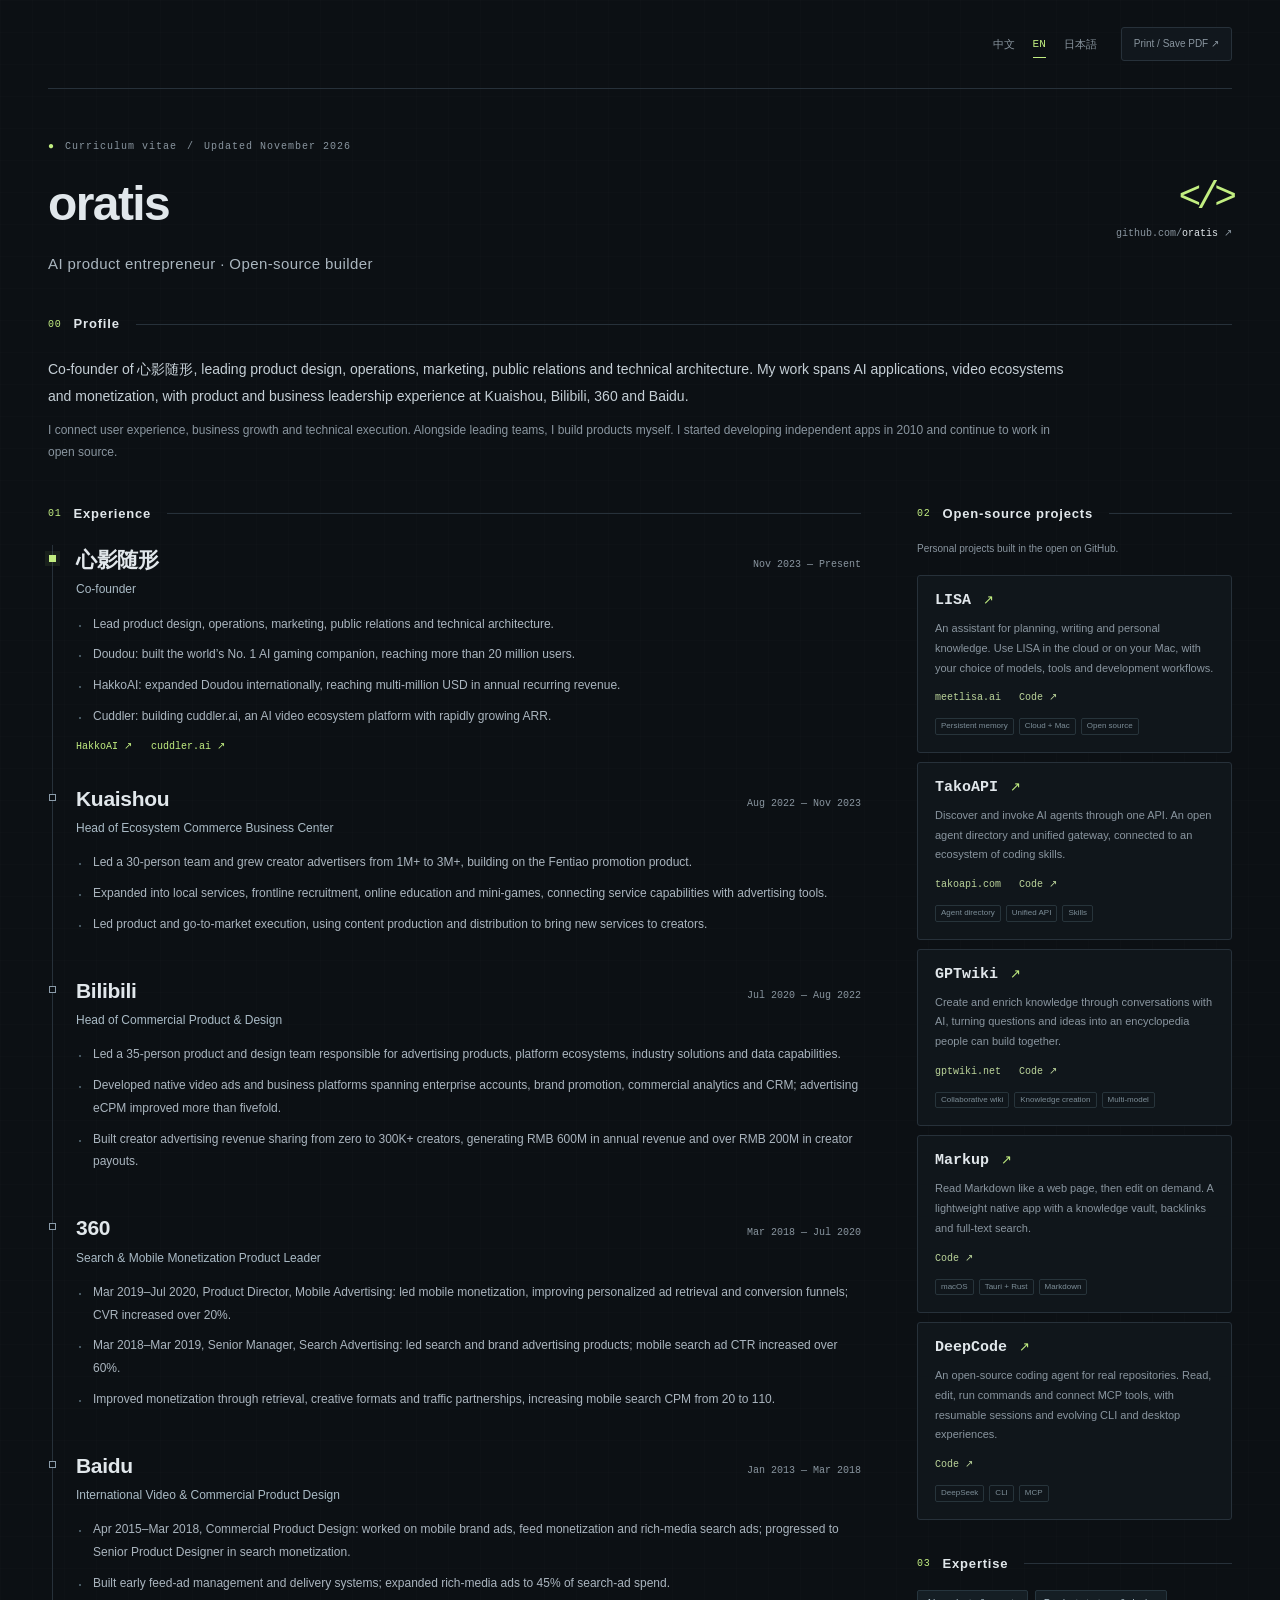
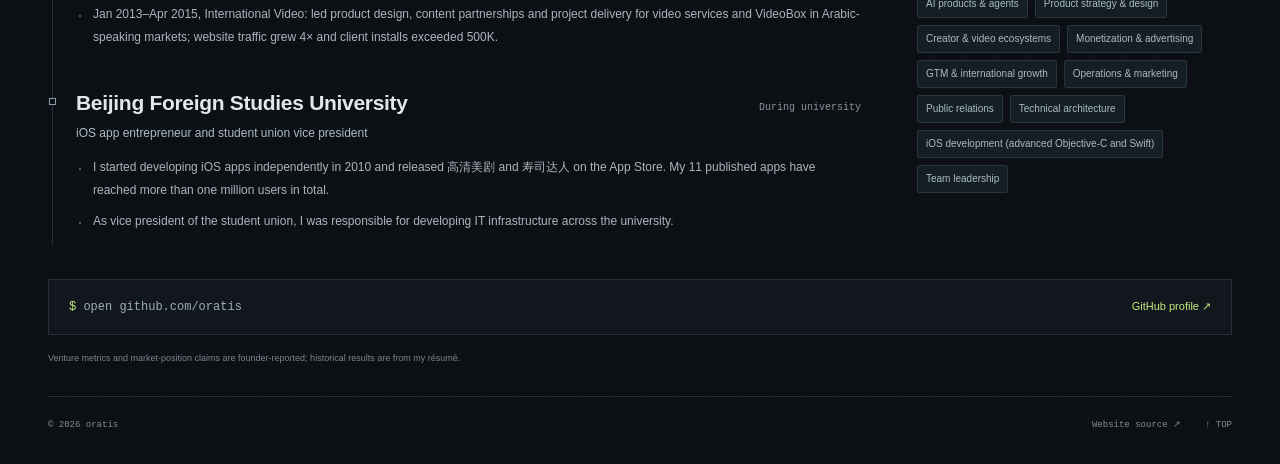
==== commit 13be4569: "Remove education and writing sections from all résumé pages" ====
--- a/en/index.html
+++ b/en/index.html
@@ -1,8 +1,8 @@
-<!doctype html><html lang="en"><head><meta charset="utf-8"><meta name="viewport" content="width=device-width,initial-scale=1"><meta name="color-scheme" content="dark light"><title>oratis | Résumé</title><meta name="description" content="oratis, co-founder of 心影随形, AI product entrepreneur and open-source builder. Explore LISA, TakoAPI, GPTwiki, Markup, DeepCode, Doudou, HakkoAI and Cuddler."><meta name="theme-color" content="#0c1014"><link rel="canonical" href="https://oratis.github.io/en/"><link rel="alternate" hreflang="zh-CN" href="https://oratis.github.io/"><link rel="alternate" hreflang="en" href="https://oratis.github.io/en/"><link rel="alternate" hreflang="ja" href="https://oratis.github.io/ja/"><link rel="alternate" hreflang="x-default" href="https://oratis.github.io/"><meta property="og:type" content="profile"><meta property="og:title" content="oratis | Résumé"><meta property="og:description" content="oratis, co-founder of 心影随形, AI product entrepreneur and open-source builder. Explore LISA, TakoAPI, GPTwiki, Markup, DeepCode, Doudou, HakkoAI and Cuddler."><meta property="og:url" content="https://oratis.github.io/en/"><link rel="icon" href="/assets/favicon.svg"><link rel="stylesheet" href="/assets/style.css"><script type="application/ld+json">{"@context":"https://schema.org","@type":"ProfilePage","dateModified":"2026-11-22","mainEntity":{"@type":"Person","name":"oratis","url":"https://oratis.github.io","sameAs":["https://github.com/oratis"],"jobTitle":"Co-founder","worksFor":{"@type":"Organization","name":"心影随形"},"alumniOf":{"@type":"CollegeOrUniversity","name":"Beijing Foreign Studies University"}}}</script><script src="/assets/main.js" defer></script></head><body id="top"><a class="skip" href="#main">Skip to content</a>
+<!doctype html><html lang="en"><head><meta charset="utf-8"><meta name="viewport" content="width=device-width,initial-scale=1"><meta name="color-scheme" content="dark light"><title>oratis | Résumé</title><meta name="description" content="oratis, co-founder of 心影随形, AI product entrepreneur and open-source builder. Explore LISA, TakoAPI, GPTwiki, Markup, DeepCode, Doudou, HakkoAI and Cuddler."><meta name="theme-color" content="#0c1014"><link rel="canonical" href="https://oratis.github.io/en/"><link rel="alternate" hreflang="zh-CN" href="https://oratis.github.io/"><link rel="alternate" hreflang="en" href="https://oratis.github.io/en/"><link rel="alternate" hreflang="ja" href="https://oratis.github.io/ja/"><link rel="alternate" hreflang="x-default" href="https://oratis.github.io/"><meta property="og:type" content="profile"><meta property="og:title" content="oratis | Résumé"><meta property="og:description" content="oratis, co-founder of 心影随形, AI product entrepreneur and open-source builder. Explore LISA, TakoAPI, GPTwiki, Markup, DeepCode, Doudou, HakkoAI and Cuddler."><meta property="og:url" content="https://oratis.github.io/en/"><link rel="icon" href="/assets/favicon.svg"><link rel="stylesheet" href="/assets/style.css"><script type="application/ld+json">{"@context":"https://schema.org","@type":"ProfilePage","dateModified":"2026-11-22","mainEntity":{"@type":"Person","name":"oratis","url":"https://oratis.github.io","sameAs":["https://github.com/oratis"],"jobTitle":"Co-founder","worksFor":{"@type":"Organization","name":"心影随形"}}}</script><script src="/assets/main.js" defer></script></head><body id="top"><a class="skip" href="#main">Skip to content</a>
 <div class="resume-shell"><header class="toolbar"><div class="toolbar-right"><nav class="languages" aria-label="Language"><a href="/" lang="zh-CN" hreflang="zh-CN" >中文</a><a href="/en/" lang="en" hreflang="en" aria-current="page">EN</a><a href="/ja/" lang="ja" hreflang="ja" >日本語</a></nav><button class="print-button" type="button" id="print-resume">Print / Save PDF <span aria-hidden="true">↗</span></button></div></header>
 <main id="main"><section class="identity"><div><p class="eyebrow"><span class="green">●</span> Curriculum vitae <span class="muted">/</span> Updated November 2026</p><h1>oratis</h1><p class="role">AI product entrepreneur · Open-source builder</p></div><a class="github-id" href="https://github.com/oratis"><span class="github-mark">&lt;/&gt;</span><span>github.com/<strong>oratis</strong> <span aria-hidden="true">↗</span></span></a></section>
 <section class="profile" aria-labelledby="profile-heading"><h2 id="profile-heading" class="section-title"><span>00</span>Profile<span class="rule"></span></h2><p class="profile-intro">Co-founder of 心影随形, leading product design, operations, marketing, public relations and technical architecture. My work spans AI applications, video ecosystems and monetization, with product and business leadership experience at Kuaishou, Bilibili, 360 and Baidu.</p><p class="profile-detail">I connect user experience, business growth and technical execution. Alongside leading teams, I build products myself. I started developing independent apps in 2010 and continue to work in open source.</p></section>
 <div class="resume-columns"><section class="experience" id="experience"><h2 class="section-title"><span>01</span>Experience<span class="rule"></span></h2><div class="timeline"><article class="job"><div class="job-marker active"></div><div class="job-heading"><h3>心影随形</h3><span class="job-date">Nov 2023 — Present</span></div><p class="job-role">Co-founder</p><ul><li>Lead product design, operations, marketing, public relations and technical architecture.</li><li>Doudou: built the world’s No. 1 AI gaming companion, reaching more than 20 million users.</li><li>HakkoAI: expanded Doudou internationally, reaching multi-million USD in annual recurring revenue.</li><li>Cuddler: building cuddler.ai, an AI video ecosystem platform with rapidly growing ARR.</li></ul><div class="job-links"><a href="https://hakko.ai/">HakkoAI ↗</a><a href="https://cuddler.ai/">cuddler.ai ↗</a></div></article><article class="job"><div class="job-marker "></div><div class="job-heading"><h3>Kuaishou</h3><span class="job-date">Aug 2022 — Nov 2023</span></div><p class="job-role">Head of Ecosystem Commerce Business Center</p><ul><li>Led a 30-person team and grew creator advertisers from 1M+ to 3M+, building on the Fentiao promotion product.</li><li>Expanded into local services, frontline recruitment, online education and mini-games, connecting service capabilities with advertising tools.</li><li>Led product and go-to-market execution, using content production and distribution to bring new services to creators.</li></ul></article><article class="job"><div class="job-marker "></div><div class="job-heading"><h3>Bilibili</h3><span class="job-date">Jul 2020 — Aug 2022</span></div><p class="job-role">Head of Commercial Product &amp; Design</p><ul><li>Led a 35-person product and design team responsible for advertising products, platform ecosystems, industry solutions and data capabilities.</li><li>Developed native video ads and business platforms spanning enterprise accounts, brand promotion, commercial analytics and CRM; advertising eCPM improved more than fivefold.</li><li>Built creator advertising revenue sharing from zero to 300K+ creators, generating RMB 600M in annual revenue and over RMB 200M in creator payouts.</li></ul></article><article class="job"><div class="job-marker "></div><div class="job-heading"><h3>360</h3><span class="job-date">Mar 2018 — Jul 2020</span></div><p class="job-role">Search &amp; Mobile Monetization Product Leader</p><ul><li>Mar 2019–Jul 2020, Product Director, Mobile Advertising: led mobile monetization, improving personalized ad retrieval and conversion funnels; CVR increased over 20%.</li><li>Mar 2018–Mar 2019, Senior Manager, Search Advertising: led search and brand advertising products; mobile search ad CTR increased over 60%.</li><li>Improved monetization through retrieval, creative formats and traffic partnerships, increasing mobile search CPM from 20 to 110.</li></ul></article><article class="job"><div class="job-marker "></div><div class="job-heading"><h3>Baidu</h3><span class="job-date">Jan 2013 — Mar 2018</span></div><p class="job-role">International Video &amp; Commercial Product Design</p><ul><li>Apr 2015–Mar 2018, Commercial Product Design: worked on mobile brand ads, feed monetization and rich-media search ads; progressed to Senior Product Designer in search monetization.</li><li>Built early feed-ad management and delivery systems; expanded rich-media ads to 45% of search-ad spend.</li><li>Jan 2013–Apr 2015, International Video: led product design, content partnerships and project delivery for video services and VideoBox in Arabic-speaking markets; website traffic grew 4× and client installs exceeded 500K.</li></ul></article><article class="job"><div class="job-marker "></div><div class="job-heading"><h3>Beijing Foreign Studies University</h3><span class="job-date">During university</span></div><p class="job-role">iOS app entrepreneur and student union vice president</p><ul><li>I started developing iOS apps independently in 2010 and released 高清美剧 and 寿司达人 on the App Store. My 11 published apps have reached more than one million users in total.</li><li>As vice president of the student union, I was responsible for developing IT infrastructure across the university.</li></ul></article></div></section>
 <aside class="sidebar"><section id="projects"><h2 class="section-title"><span>02</span>Open-source projects<span class="rule"></span></h2><p class="sidebar-intro">Personal projects built in the open on GitHub.</p><div class="project-list"><article class="project" id="lisa"><div class="project-heading"><h3><a href="https://meetlisa.ai/">LISA <span aria-hidden="true">↗</span></a></h3></div><p>An assistant for planning, writing and personal knowledge. Use LISA in the cloud or on your Mac, with your choice of models, tools and development workflows.</p><div class="project-links"><a href="https://meetlisa.ai/">meetlisa.ai</a><a href="https://github.com/oratis/LISA">Code ↗</a></div><div class="tags"><span>Persistent memory</span><span>Cloud + Mac</span><span>Open source</span></div></article><article class="project" id="takoapi"><div class="project-heading"><h3><a href="https://takoapi.com/">TakoAPI <span aria-hidden="true">↗</span></a></h3></div><p>Discover and invoke AI agents through one API. An open agent directory and unified gateway, connected to an ecosystem of coding skills.</p><div class="project-links"><a href="https://takoapi.com/">takoapi.com</a><a href="https://github.com/oratis/TakoAPI">Code ↗</a></div><div class="tags"><span>Agent directory</span><span>Unified API</span><span>Skills</span></div></article><article class="project" id="gptwiki"><div class="project-heading"><h3><a href="https://gptwiki.net/">GPTwiki <span aria-hidden="true">↗</span></a></h3></div><p>Create and enrich knowledge through conversations with AI, turning questions and ideas into an encyclopedia people can build together.</p><div class="project-links"><a href="https://gptwiki.net/">gptwiki.net</a><a href="https://github.com/oratis/GPTwiki">Code ↗</a></div><div class="tags"><span>Collaborative wiki</span><span>Knowledge creation</span><span>Multi-model</span></div></article><article class="project" id="markup"><div class="project-heading"><h3><a href="https://github.com/oratis/Markup">Markup <span aria-hidden="true">↗</span></a></h3></div><p>Read Markdown like a web page, then edit on demand. A lightweight native app with a knowledge vault, backlinks and full-text search.</p><div class="project-links"><a href="https://github.com/oratis/Markup">Code ↗</a></div><div class="tags"><span>macOS</span><span>Tauri + Rust</span><span>Markdown</span></div></article><article class="project" id="deepcode"><div class="project-heading"><h3><a href="https://github.com/oratis/deepcode">DeepCode <span aria-hidden="true">↗</span></a></h3></div><p>An open-source coding agent for real repositories. Read, edit, run commands and connect MCP tools, with resumable sessions and evolving CLI and desktop experiences.</p><div class="project-links"><a href="https://github.com/oratis/deepcode">Code ↗</a></div><div class="tags"><span>DeepSeek</span><span>CLI</span><span>MCP</span></div></article></div></section>
-<section id="skills"><h2 class="section-title"><span>03</span>Expertise<span class="rule"></span></h2><div class="skill-list"><span>AI products &amp; agents</span><span>Product strategy &amp; design</span><span>Creator &amp; video ecosystems</span><span>Monetization &amp; advertising</span><span>GTM &amp; international growth</span><span>Operations &amp; marketing</span><span>Public relations</span><span>Technical architecture</span><span>iOS development (advanced Objective-C and Swift)</span><span>Team leadership</span></div></section><section id="education"><h2 class="section-title"><span>04</span>Education<span class="rule"></span></h2><h3 class="school">Beijing Foreign Studies University</h3><p class="degree">Bachelor’s degree · 2009–2013</p><h4>Language qualifications</h4><p class="language-quals">English TEM-8 · IELTS 7.5 · Arabic TEM-4</p></section><section><h2 class="section-title"><span>05</span>Writing and teaching<span class="rule"></span></h2><p class="independent">I write about the internet and gaming and was a guest instructor at Qidian Academy.</p></section></aside></div>
+<section id="skills"><h2 class="section-title"><span>03</span>Expertise<span class="rule"></span></h2><div class="skill-list"><span>AI products &amp; agents</span><span>Product strategy &amp; design</span><span>Creator &amp; video ecosystems</span><span>Monetization &amp; advertising</span><span>GTM &amp; international growth</span><span>Operations &amp; marketing</span><span>Public relations</span><span>Technical architecture</span><span>iOS development (advanced Objective-C and Swift)</span><span>Team leadership</span></div></section></aside></div>
 <div class="closing"><span class="closing-command"><span class="green">$</span> open github.com/oratis</span><a href="https://github.com/oratis">GitHub profile ↗</a></div><p class="data-note">Venture metrics and market-position claims are founder-reported; historical results are from my résumé.</p></main><footer><span>© 2026 oratis</span><a href="https://github.com/oratis/oratis.github.io">Website source ↗</a><a href="#top">↑ TOP</a></footer></div></body></html>
--- a/assets/style.css
+++ b/assets/style.css
@@ -1,7 +1,7 @@
-:root{--bg:#0c1014;--surface:#11171d;--text:#e1e7eb;--muted:#89959f;--line:#27313a;--accent:#c2ee81;--sans:Inter,-apple-system,BlinkMacSystemFont,'PingFang SC','Hiragino Sans','Microsoft YaHei',sans-serif;--mono:'SFMono-Regular',Consolas,'Liberation Mono',monospace}*{box-sizing:border-box}html{scroll-behavior:smooth;scroll-padding-top:24px}body{margin:0;color:var(--text);background:var(--bg);font-family:var(--sans);font-size:14px;line-height:1.8;-webkit-font-smoothing:antialiased;background-image:linear-gradient(#ffffff02 1px,transparent 1px),linear-gradient(90deg,#ffffff02 1px,transparent 1px);background-size:32px 32px}a{color:inherit;text-decoration:none}a:hover{color:var(--accent)}a:focus-visible,button:focus-visible{outline:2px solid var(--accent);outline-offset:5px}button{font:inherit}::selection{color:#0b110a;background:var(--accent)}p,h1,h2,h3,h4{margin-top:0}.resume-shell{max-width:1192px;width:calc(100% - 96px);margin:0 auto}.green{color:var(--accent)}.muted{color:var(--muted)}.skip{position:fixed;top:-100px;left:20px;z-index:20;background:var(--accent);color:#111;padding:10px}.skip:focus{top:10px}.toolbar{display:flex;align-items:center;justify-content:flex-end;padding:27px 0;border-bottom:1px solid var(--line);gap:20px}.toolbar-right{display:flex;align-items:center;gap:24px}.languages{display:flex;gap:18px;align-items:center;font:11px var(--mono)}.languages a{color:var(--muted);padding:7px 0}.languages a[aria-current]{color:var(--accent);box-shadow:0 1px var(--accent)}.print-button{border:1px solid var(--line);border-radius:3px;background:var(--surface);color:var(--muted);padding:7px 12px;cursor:pointer;font-size:10px}.print-button:hover{border-color:var(--accent);color:var(--accent)}.identity{display:flex;align-items:center;justify-content:space-between;gap:24px;padding:49px 0 35px}.eyebrow{font:10px/1.8 var(--mono);letter-spacing:1px;color:var(--muted);display:flex;gap:10px;align-items:center;margin:0 0 17px}h1{font-weight:650;font-size:48px;letter-spacing:-1.6px;line-height:1.3;margin:0 0 15px}.role{font-size:15px;color:#aab6bf;margin:0;letter-spacing:.4px}.github-id{display:flex;flex-direction:column;align-items:flex-end;gap:8px;color:var(--muted);font:10px var(--mono)}.github-mark{font:500 38px var(--mono);color:var(--accent);letter-spacing:-5px}.github-id strong{color:var(--text);font-weight:500}.section-title{display:flex;align-items:center;gap:12px;font-size:13px;font-weight:600;letter-spacing:.8px;margin:0 0 20px;white-space:nowrap}.section-title>span:first-child{font:10px var(--mono);color:var(--accent)}.rule{flex:1;height:1px;background:var(--line);margin-left:4px}.profile{padding-bottom:38px}.profile-intro{font-size:14px;line-height:1.95;color:#c5cfd6;margin-bottom:10px;max-width:1040px}.profile-detail{font-size:12px;color:var(--muted);margin-bottom:0;max-width:1020px}.resume-columns{display:grid;grid-template-columns:minmax(0,1fr) 315px;gap:56px;align-items:start}.timeline{border-left:1px solid var(--line);margin-left:4px}.job{position:relative;padding:0 0 32px 23px}.job:last-child{padding-bottom:4px}.job-marker{position:absolute;top:10px;left:-4px;width:7px;height:7px;border:1px solid #8b9caa;background:var(--bg)}.job-marker.active{background:var(--accent);border-color:var(--accent);box-shadow:0 0 0 4px #c2ee8112}.job-heading{display:flex;align-items:baseline;justify-content:space-between;gap:18px}.job h3{font-size:21px;font-weight:600;line-height:1.4;letter-spacing:-.3px;margin:0}.job-date{font:10px/1.6 var(--mono);color:var(--muted);white-space:nowrap}.job-role{font-size:12px;color:#aabbc6;margin:6px 0 13px;line-height:1.6}.job ul{padding:0 0 0 14px;margin:0}.job li{font-size:12px;color:#aab5bf;line-height:1.9;padding-left:3px;margin-bottom:8px}.job li::marker{color:#5b717d;font-size:8px}.job-links{display:flex;gap:19px;margin-top:12px;font:10px var(--mono);color:var(--accent)}.sidebar section{margin-bottom:32px}.sidebar .section-title{margin-bottom:15px}.sidebar-intro{font-size:10px;color:var(--muted);margin-bottom:17px}.project{padding:16px 17px 17px;border:1px solid var(--line);background:#10161b;margin-bottom:9px;border-radius:3px;transition:border-color .2s}.project:hover{border-color:#657a4d}.project-heading{display:flex;justify-content:space-between;gap:10px;align-items:center}.project h3{font:600 15px var(--mono);margin:0}.project h3 a>span{font-weight:400;font-size:13px;color:var(--accent);margin-left:3px}.project p{font-size:11px;color:var(--muted);line-height:1.8;margin:10px 0 12px}.project-links{display:flex;gap:18px;font:10px/1.6 var(--mono);color:#bbd49a}.tags{display:flex;flex-wrap:wrap;gap:5px;margin-top:12px}.tags span{font-size:8px;line-height:1.8;color:#7c8d97;border:1px solid #27343b;border-radius:2px;padding:0 5px}.skill-list{display:flex;flex-wrap:wrap;gap:7px}.skill-list span{font-size:10px;line-height:1.6;padding:5px 8px;background:#151e24;color:#a8bbc6;border:1px solid #26353e;border-radius:2px}.school{font-size:13px;font-weight:500;margin:0 0 4px}.degree{font:10px/1.7 var(--mono);color:var(--muted);margin:0 0 19px}.sidebar h4{font-size:10px;font-weight:500;margin-bottom:5px;color:#bbc8d0}.language-quals,.independent{font-size:11px;line-height:1.9;color:var(--muted);margin:0}.closing{display:flex;align-items:center;justify-content:space-between;border:1px solid var(--line);padding:17px 20px;background:var(--surface);margin-top:35px}.closing-command{font:12px var(--mono);color:#9baeb9}.closing>a{font-size:11px;color:var(--accent)}.data-note{font-size:9px;color:#778790;margin:15px 0 30px}footer{border-top:1px solid var(--line);display:flex;align-items:center;gap:24px;padding:20px 0 30px;font:9px/1.8 var(--mono);color:#7e8e98}footer>a:first-of-type{margin-left:auto}html[lang=ja] .job li{line-height:1.85}
+:root{--bg:#0c1014;--surface:#11171d;--text:#e1e7eb;--muted:#89959f;--line:#27313a;--accent:#c2ee81;--sans:Inter,-apple-system,BlinkMacSystemFont,'PingFang SC','Hiragino Sans','Microsoft YaHei',sans-serif;--mono:'SFMono-Regular',Consolas,'Liberation Mono',monospace}*{box-sizing:border-box}html{scroll-behavior:smooth;scroll-padding-top:24px}body{margin:0;color:var(--text);background:var(--bg);font-family:var(--sans);font-size:14px;line-height:1.8;-webkit-font-smoothing:antialiased;background-image:linear-gradient(#ffffff02 1px,transparent 1px),linear-gradient(90deg,#ffffff02 1px,transparent 1px);background-size:32px 32px}a{color:inherit;text-decoration:none}a:hover{color:var(--accent)}a:focus-visible,button:focus-visible{outline:2px solid var(--accent);outline-offset:5px}button{font:inherit}::selection{color:#0b110a;background:var(--accent)}p,h1,h2,h3,h4{margin-top:0}.resume-shell{max-width:1192px;width:calc(100% - 96px);margin:0 auto}.green{color:var(--accent)}.muted{color:var(--muted)}.skip{position:fixed;top:-100px;left:20px;z-index:20;background:var(--accent);color:#111;padding:10px}.skip:focus{top:10px}.toolbar{display:flex;align-items:center;justify-content:flex-end;padding:27px 0;border-bottom:1px solid var(--line);gap:20px}.toolbar-right{display:flex;align-items:center;gap:24px}.languages{display:flex;gap:18px;align-items:center;font:11px var(--mono)}.languages a{color:var(--muted);padding:7px 0}.languages a[aria-current]{color:var(--accent);box-shadow:0 1px var(--accent)}.print-button{border:1px solid var(--line);border-radius:3px;background:var(--surface);color:var(--muted);padding:7px 12px;cursor:pointer;font-size:10px}.print-button:hover{border-color:var(--accent);color:var(--accent)}.identity{display:flex;align-items:center;justify-content:space-between;gap:24px;padding:49px 0 35px}.eyebrow{font:10px/1.8 var(--mono);letter-spacing:1px;color:var(--muted);display:flex;gap:10px;align-items:center;margin:0 0 17px}h1{font-weight:650;font-size:48px;letter-spacing:-1.6px;line-height:1.3;margin:0 0 15px}.role{font-size:15px;color:#aab6bf;margin:0;letter-spacing:.4px}.github-id{display:flex;flex-direction:column;align-items:flex-end;gap:8px;color:var(--muted);font:10px var(--mono)}.github-mark{font:500 38px var(--mono);color:var(--accent);letter-spacing:-5px}.github-id strong{color:var(--text);font-weight:500}.section-title{display:flex;align-items:center;gap:12px;font-size:13px;font-weight:600;letter-spacing:.8px;margin:0 0 20px;white-space:nowrap}.section-title>span:first-child{font:10px var(--mono);color:var(--accent)}.rule{flex:1;height:1px;background:var(--line);margin-left:4px}.profile{padding-bottom:38px}.profile-intro{font-size:14px;line-height:1.95;color:#c5cfd6;margin-bottom:10px;max-width:1040px}.profile-detail{font-size:12px;color:var(--muted);margin-bottom:0;max-width:1020px}.resume-columns{display:grid;grid-template-columns:minmax(0,1fr) 315px;gap:56px;align-items:start}.timeline{border-left:1px solid var(--line);margin-left:4px}.job{position:relative;padding:0 0 32px 23px}.job:last-child{padding-bottom:4px}.job-marker{position:absolute;top:10px;left:-4px;width:7px;height:7px;border:1px solid #8b9caa;background:var(--bg)}.job-marker.active{background:var(--accent);border-color:var(--accent);box-shadow:0 0 0 4px #c2ee8112}.job-heading{display:flex;align-items:baseline;justify-content:space-between;gap:18px}.job h3{font-size:21px;font-weight:600;line-height:1.4;letter-spacing:-.3px;margin:0}.job-date{font:10px/1.6 var(--mono);color:var(--muted);white-space:nowrap}.job-role{font-size:12px;color:#aabbc6;margin:6px 0 13px;line-height:1.6}.job ul{padding:0 0 0 14px;margin:0}.job li{font-size:12px;color:#aab5bf;line-height:1.9;padding-left:3px;margin-bottom:8px}.job li::marker{color:#5b717d;font-size:8px}.job-links{display:flex;gap:19px;margin-top:12px;font:10px var(--mono);color:var(--accent)}.sidebar section{margin-bottom:32px}.sidebar .section-title{margin-bottom:15px}.sidebar-intro{font-size:10px;color:var(--muted);margin-bottom:17px}.project{padding:16px 17px 17px;border:1px solid var(--line);background:#10161b;margin-bottom:9px;border-radius:3px;transition:border-color .2s}.project:hover{border-color:#657a4d}.project-heading{display:flex;justify-content:space-between;gap:10px;align-items:center}.project h3{font:600 15px var(--mono);margin:0}.project h3 a>span{font-weight:400;font-size:13px;color:var(--accent);margin-left:3px}.project p{font-size:11px;color:var(--muted);line-height:1.8;margin:10px 0 12px}.project-links{display:flex;gap:18px;font:10px/1.6 var(--mono);color:#bbd49a}.tags{display:flex;flex-wrap:wrap;gap:5px;margin-top:12px}.tags span{font-size:8px;line-height:1.8;color:#7c8d97;border:1px solid #27343b;border-radius:2px;padding:0 5px}.skill-list{display:flex;flex-wrap:wrap;gap:7px}.skill-list span{font-size:10px;line-height:1.6;padding:5px 8px;background:#151e24;color:#a8bbc6;border:1px solid #26353e;border-radius:2px}.closing{display:flex;align-items:center;justify-content:space-between;border:1px solid var(--line);padding:17px 20px;background:var(--surface);margin-top:35px}.closing-command{font:12px var(--mono);color:#9baeb9}.closing>a{font-size:11px;color:var(--accent)}.data-note{font-size:9px;color:#778790;margin:15px 0 30px}footer{border-top:1px solid var(--line);display:flex;align-items:center;gap:24px;padding:20px 0 30px;font:9px/1.8 var(--mono);color:#7e8e98}footer>a:first-of-type{margin-left:auto}html[lang=ja] .job li{line-height:1.85}
 @media(min-width:1400px){.resume-shell{width:1192px}.resume-columns{gap:66px}}
 @media(max-width:1100px){.resume-shell{width:calc(100% - 60px)}.resume-columns{grid-template-columns:minmax(0,1fr) 280px;gap:36px}.job-heading{display:block}.job-date{display:block;margin-top:6px}.identity h1{font-size:42px}.github-id{display:none}}
-@media(max-width:780px){.resume-shell{width:calc(100% - 40px)}.toolbar{padding:20px 0;align-items:center}.toolbar-right{gap:18px}.print-button{display:none}.identity{padding:35px 0 28px}.identity h1{font-size:40px;line-height:1.35}.eyebrow{font-size:9px}.role{font-size:12px;line-height:1.8}.profile-intro{font-size:13px}.profile-detail{font-size:11px}.profile{padding-bottom:30px}.resume-columns{grid-template-columns:1fr;gap:35px}.job-heading{display:flex}.job-date{margin:0}.job li{font-size:12px}.job{padding-bottom:28px}.job h3{font-size:20px}.sidebar{display:grid;grid-template-columns:1fr 1fr;gap:25px}.sidebar>section{margin:0}.sidebar>section:first-child{grid-column:1/-1}.project-list{display:grid;grid-template-columns:1fr 1fr;gap:10px}.project{margin:0}.sidebar>section:last-child{grid-column:1/-1}.project p{font-size:11px}.closing{margin-top:35px}.closing-command{font-size:10px}.closing>a{font-size:10px}}
-@media(max-width:480px){.resume-shell{width:calc(100% - 32px)}.toolbar{gap:12px}.languages{gap:14px;font-size:10px}.identity h1{font-size:36px}.profile-intro{line-height:1.9}.job-heading{display:block}.job-date{margin-top:7px}.job li{font-size:12px}.job{padding-left:19px}.project-list{grid-template-columns:1fr}.project{padding:18px}.project p{font-size:12px}.project-links{font-size:11px}.sidebar{grid-template-columns:1fr}.sidebar>section{grid-column:1/-1}.skill-list span{font-size:11px}.school{font-size:14px}.language-quals,.independent{font-size:12px}.closing{display:block;padding:17px}.closing>a{display:block;margin-top:12px}.data-note{font-size:9px}footer{font-size:8px;gap:12px}.role{font-size:11px}html[lang=en] .identity h1{font-size:34px}}
+@media(max-width:780px){.resume-shell{width:calc(100% - 40px)}.toolbar{padding:20px 0;align-items:center}.toolbar-right{gap:18px}.print-button{display:none}.identity{padding:35px 0 28px}.identity h1{font-size:40px;line-height:1.35}.eyebrow{font-size:9px}.role{font-size:12px;line-height:1.8}.profile-intro{font-size:13px}.profile-detail{font-size:11px}.profile{padding-bottom:30px}.resume-columns{grid-template-columns:1fr;gap:35px}.job-heading{display:flex}.job-date{margin:0}.job li{font-size:12px}.job{padding-bottom:28px}.job h3{font-size:20px}.sidebar{display:grid;gap:25px}.sidebar>section{margin:0}.project-list{display:grid;grid-template-columns:1fr 1fr;gap:10px}.project{margin:0}.project p{font-size:11px}.closing{margin-top:35px}.closing-command{font-size:10px}.closing>a{font-size:10px}}
+@media(max-width:480px){.resume-shell{width:calc(100% - 32px)}.toolbar{gap:12px}.languages{gap:14px;font-size:10px}.identity h1{font-size:36px}.profile-intro{line-height:1.9}.job-heading{display:block}.job-date{margin-top:7px}.job li{font-size:12px}.job{padding-left:19px}.project-list{grid-template-columns:1fr}.project{padding:18px}.project p{font-size:12px}.project-links{font-size:11px}.skill-list span{font-size:11px}.closing{display:block;padding:17px}.closing>a{display:block;margin-top:12px}.data-note{font-size:9px}footer{font-size:8px;gap:12px}.role{font-size:11px}html[lang=en] .identity h1{font-size:34px}}
 @media(prefers-reduced-motion:reduce){html{scroll-behavior:auto}*{transition:none!important}}
-@media print{@page{size:A4;margin:13mm}body{background:white!important;color:#151b20;font-size:10pt;--text:#151b20;--muted:#4a535a;--line:#cbd0d3;--accent:#35522a;--surface:#f6f7f5;--bg:#fff;print-color-adjust:exact;-webkit-print-color-adjust:exact}.resume-shell{width:100%;max-width:none}.toolbar,.skip,.closing,footer>a:last-child{display:none}.identity{padding:22px 0}.identity h1{font-size:30px}.role{font-size:11px}.profile-intro{font-size:10px;line-height:1.65;color:#333}.profile-detail{font-size:9px}.profile{padding-bottom:23px}.resume-columns{grid-template-columns:minmax(0,1fr) 215px;gap:26px}.section-title{font-size:11px;margin-bottom:16px;break-after:avoid}.job{break-inside:avoid;padding:0 0 20px 16px}.job-heading{display:block}.job-date{font-size:8px;margin:4px 0 0}.job h3{font-size:16px}.job-role{font-size:9px;margin:5px 0 9px;color:#333}.job li{font-size:9px;line-height:1.65;margin-bottom:5px;color:#444}.job-links{font-size:8px}.sidebar{display:block}.sidebar section{margin-bottom:22px}.project-list{display:block}.project{padding:10px;margin-bottom:7px;background:#f8f9f7;break-inside:avoid;border-radius:0}.project h3{font-size:11px}.project p{font-size:8px;line-height:1.6;margin:7px 0;color:#444}.project-links{font-size:8px;gap:8px}.tags{gap:3px;margin-top:7px}.tags span{font-size:6px;color:#555;border-color:#ccc}.sidebar-intro{font-size:8px;margin-bottom:10px}.skill-list{gap:5px}.skill-list span{font-size:8px;color:#333;background:#f5f6f3;border-color:#ddd;padding:3px 6px}.school{font-size:10px}.degree,.language-quals,.independent{font-size:8px}.data-note{font-size:7px;margin:18px 0 12px}footer{font-size:7px;padding:12px 0}.github-id{display:none}}
+@media print{@page{size:A4;margin:13mm}body{background:white!important;color:#151b20;font-size:10pt;--text:#151b20;--muted:#4a535a;--line:#cbd0d3;--accent:#35522a;--surface:#f6f7f5;--bg:#fff;print-color-adjust:exact;-webkit-print-color-adjust:exact}.resume-shell{width:100%;max-width:none}.toolbar,.skip,.closing,footer>a:last-child{display:none}.identity{padding:22px 0}.identity h1{font-size:30px}.role{font-size:11px}.profile-intro{font-size:10px;line-height:1.65;color:#333}.profile-detail{font-size:9px}.profile{padding-bottom:23px}.resume-columns{grid-template-columns:minmax(0,1fr) 215px;gap:26px}.section-title{font-size:11px;margin-bottom:16px;break-after:avoid}.job{break-inside:avoid;padding:0 0 20px 16px}.job-heading{display:block}.job-date{font-size:8px;margin:4px 0 0}.job h3{font-size:16px}.job-role{font-size:9px;margin:5px 0 9px;color:#333}.job li{font-size:9px;line-height:1.65;margin-bottom:5px;color:#444}.job-links{font-size:8px}.sidebar{display:block}.sidebar section{margin-bottom:22px}.project-list{display:block}.project{padding:10px;margin-bottom:7px;background:#f8f9f7;break-inside:avoid;border-radius:0}.project h3{font-size:11px}.project p{font-size:8px;line-height:1.6;margin:7px 0;color:#444}.project-links{font-size:8px;gap:8px}.tags{gap:3px;margin-top:7px}.tags span{font-size:6px;color:#555;border-color:#ccc}.sidebar-intro{font-size:8px;margin-bottom:10px}.skill-list{gap:5px}.skill-list span{font-size:8px;color:#333;background:#f5f6f3;border-color:#ddd;padding:3px 6px}.data-note{font-size:7px;margin:18px 0 12px}footer{font-size:7px;padding:12px 0}.github-id{display:none}}
